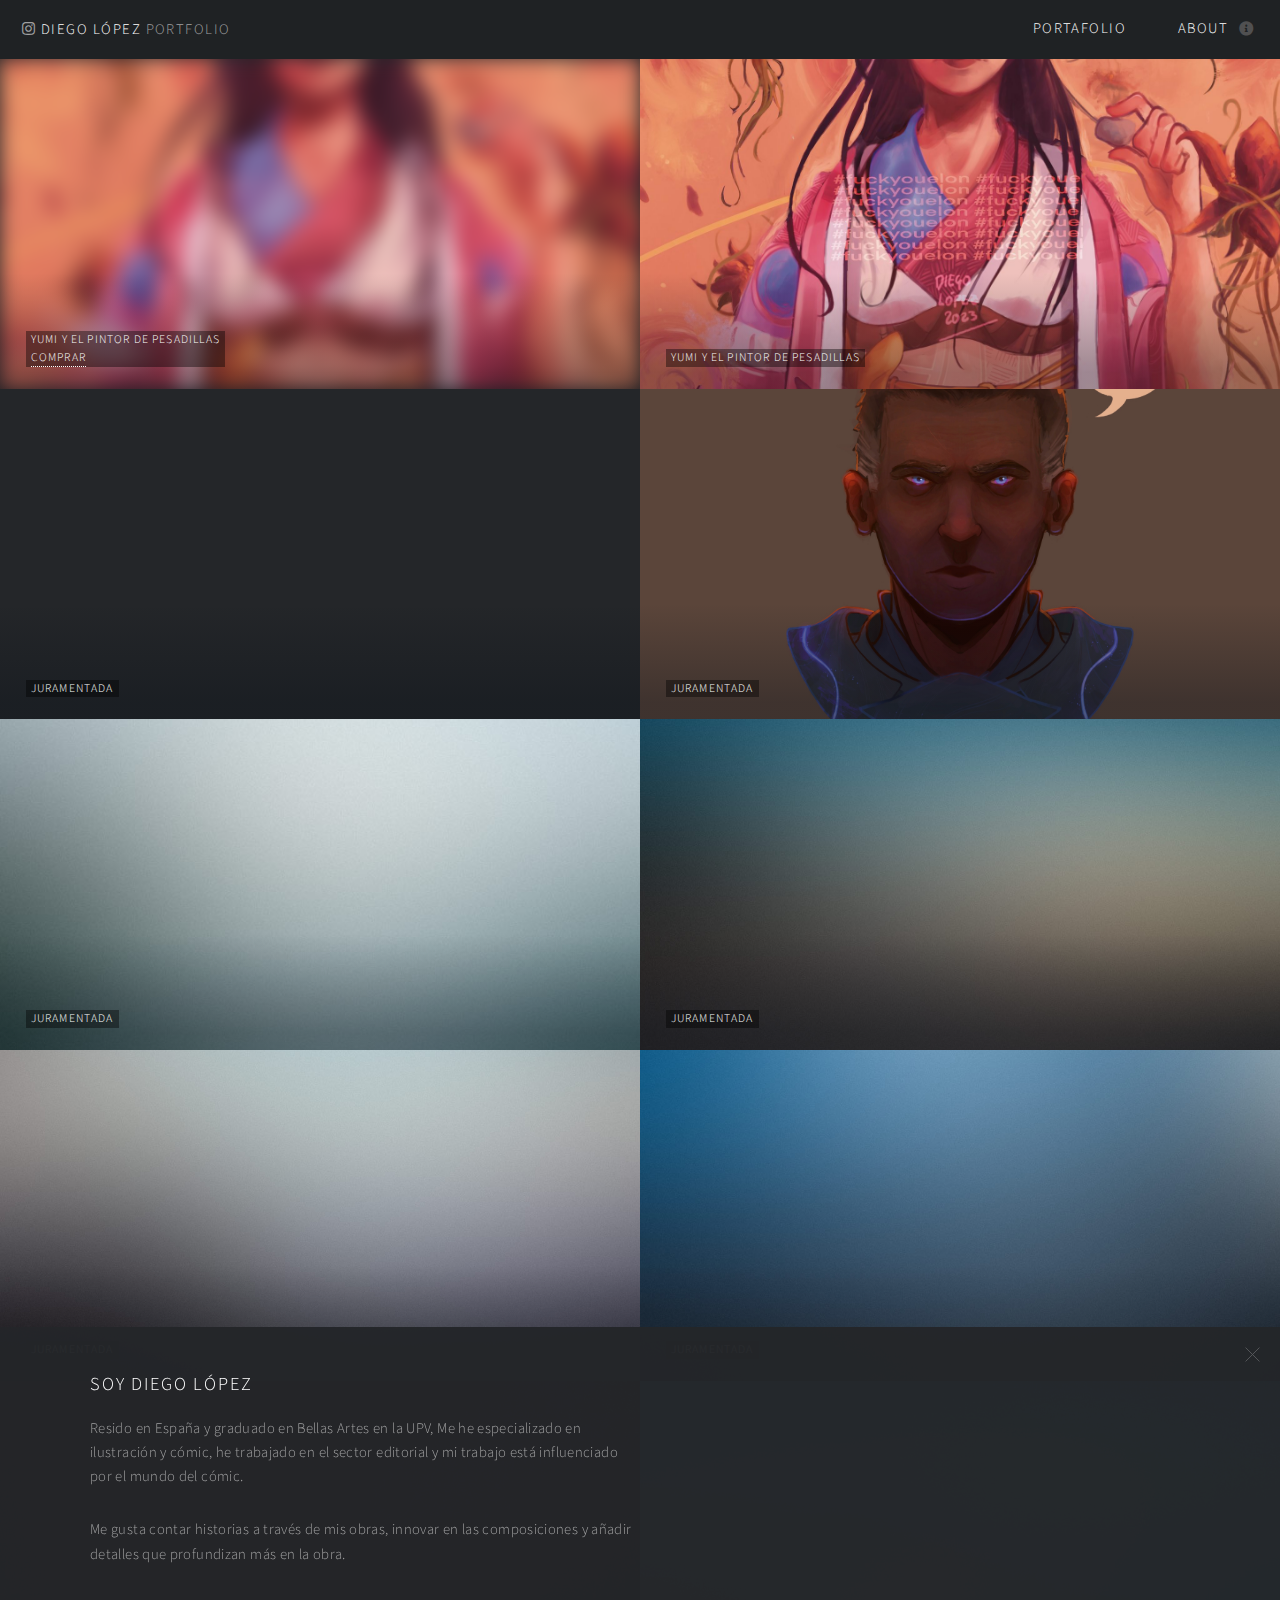
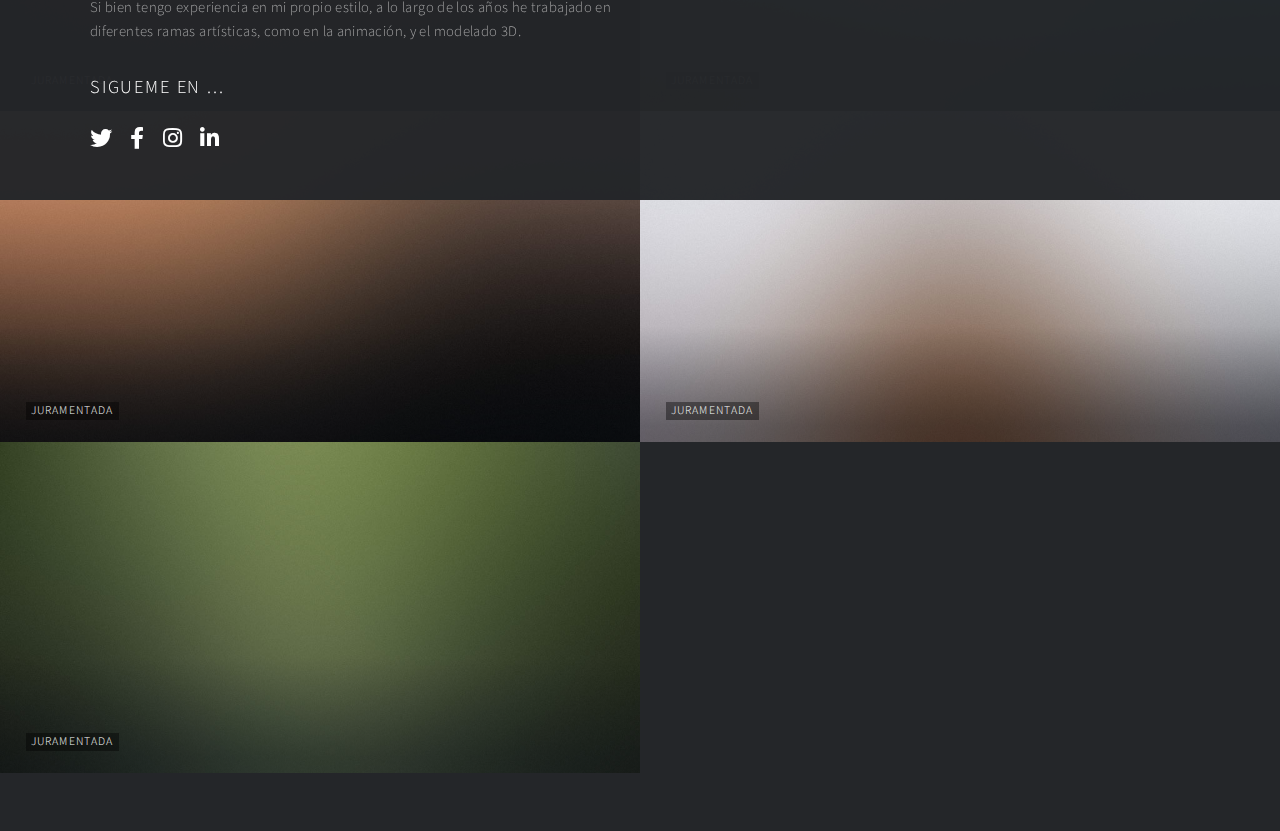
==== index.html @ 2298b929 "first" ====
<!DOCTYPE HTML>
<!--
	Multiverse by HTML5 UP
	html5up.net | @ajlkn
	Free for personal and commercial use under the CCA 3.0 license (html5up.net/license)
-->
<html>
	<head>
		<title>Portafolio Diego L&oacute;pez</title>
		<meta charset="utf-8" />
		<meta name="viewport" content="width=device-width, initial-scale=1, user-scalable=no" />
		<link rel="stylesheet" href="assets/css/main.css" />
		<link rel="icon" href="./images/favico.jpg">
		<noscript><link rel="stylesheet" href="assets/css/noscript.css" /></noscript>
	</head>
	<body class="is-preload">	
		<!-- Wrapper -->
			<div id="wrapper">

				<!-- Header -->
					<header id="header">
						<h1>
							<a href="https://www.instagram.com/diegolopez_artist" target="_blank" class="icon brands fa-instagram"><span class="label">Instagram</span></a>

							<strong>Diego L&oacute;pez</strong> portfolio</h1>
						<nav>
							<ul>
								<li><a href="./portafolio.html">Portafolio</a></li>
								<li><a href="#footer" class="icon solid fa-info-circle">About</a></li>
							</ul>
						</nav>
					</header>

				<!-- Main -->
					<div id="main">

						<article class="thumb">
							<a href="images/fulls/03.jpg" class="image blur"><img src="images/fulls/03.jpg" alt="" /></a>
							<h2 class="info-image">Yumi y el Pintor de Pesadillas
								<br/>
								<i class="icon fa-cart-shopping"></i>
								<a href="https://www.instagram.com/diegolopez_artist" target="_blank">Comprar</a>
							</h2>
							<p class="info-image">Esto es una prueba conceptual de lo que se puede hacer pintando con acuarelas</p>
						</article>

						<article class="thumb">
							<a href="images/fulls/03.jpg" class="image"><img src="images/fulls/03.jpg" alt="" /></a>
							<h2 class="info-image">Yumi y el Pintor de Pesadillas</h2>
							<p class="info-image">Dibujo de Boseto</p>
						</article>
						<article class="thumb">
							<a href="images/fulls/01.jpg" class="image blur"><img src="images/fulls/01.jpg" alt=""/></a>
							<h2 class="info-image">Juramentada</h2>
							<p class="info-image">Enfrentamiento entre Kaladin y Steth</p>
						</article>

						<article class="thumb">
							<a href="images/fulls/02.jpg" class="image"><img src="images/fulls/02.jpg" alt="" /></a>
							<h2 class="info-image">Juramentada</h2>
							<p class="info-image">Imagen de perfil de Dalinar</p>
						</article>
						
						<article class="thumb">
							<a href="images/fulls/04.jpg" class="image"><img src="images/fulls/04.jpg" alt="" /></a>
							<h2 class="info-image">Juramentada</h2>
							<p class="info-image">Enfrentamiento entre Kaladin y Steth</p>
						</article>
						<article class="thumb">
							<a href="images/fulls/05.jpg" class="image"><img src="images/fulls/05.jpg" alt="" /></a>
							<h2 class="info-image">Juramentada</h2>
							<p class="info-image">Enfrentamiento entre Kaladin y Steth</p>
						</article>
						<article class="thumb">
							<a href="images/fulls/06.jpg" class="image"><img src="images/fulls/06.jpg" alt="" /></a>
							<h2 class="info-image">Juramentada</h2>
							<p class="info-image">Enfrentamiento entre Kaladin y Steth</p>
						</article>
						<article class="thumb">
							<a href="images/fulls/07.jpg" class="image"><img src="images/fulls/07.jpg" alt="" /></a>
							<h2 class="info-image">Juramentada</h2>
							<p class="info-image">Enfrentamiento entre Kaladin y Steth</p>
						</article>
						<article class="thumb">
							<a href="images/fulls/08.jpg" class="image"><img src="images/fulls/08.jpg" alt="" /></a>
							<h2 class="info-image">Juramentada</h2>
							<p class="info-image">Enfrentamiento entre Kaladin y Steth</p>
						</article>
						<article class="thumb">
							<a href="images/fulls/09.jpg" class="image"><img src="images/fulls/09.jpg" alt="" /></a>
							<h2 class="info-image">Juramentada</h2>
							<p class="info-image">Enfrentamiento entre Kaladin y Steth</p>
						</article>
						<article class="thumb">
							<a href="images/fulls/10.jpg" class="image"><img src="images/fulls/10.jpg" alt="" /></a>
							<h2 class="info-image">Juramentada</h2>
							<p class="info-image">Enfrentamiento entre Kaladin y Steth</p>
						</article>
						<article class="thumb">
							<a href="images/fulls/11.jpg" class="image"><img src="images/fulls/11.jpg" alt="" /></a>
							<h2 class="info-image">Juramentada</h2>
							<p class="info-image">Enfrentamiento entre Kaladin y Steth</p>
						</article>
						<article class="thumb">
							<a href="images/fulls/12.jpg" class="image"><img src="images/fulls/12.jpg" alt="" /></a>
							<h2 class="info-image">Juramentada</h2>
							<p class="info-image">Enfrentamiento entre Kaladin y Steth</p>
						</article>
					</div>

				<!-- Footer -->
					<footer id="footer" class="panel">
						<div class="inner split">
							<div>
								<section>
									<h2>Soy Diego López</h2>
									<p>Resido en España y graduado en Bellas Artes en la UPV, Me he especializado en ilustración y cómic, he trabajado en el sector editorial y mi trabajo está influenciado por el mundo del cómic.
									</p>
									<p>
										Me gusta contar historias a través de mis obras, innovar en las composiciones y añadir detalles que profundizan más en la obra.
									</p>
									<p>
										Si bien tengo experiencia en mi propio estilo, a lo largo de los años he trabajado en diferentes ramas artísticas, como en la animación, y el modelado 3D. 
									</p>
								</section>
								<section>
									<h2>Sigueme en ...</h2>
									<ul class="icons">
										<li><a href="https://twitter.com/diegolopezart" target="_blank" class="icon brands fa-twitter"><span class="label">Twitter</span></a></li>
										<li><a href="#" class="icon brands fa-facebook-f"><span class="label">Facebook</span></a></li>
										<li><a href="https://www.instagram.com/diegolopez_artist" target="_blank" class="icon brands fa-instagram"><span class="label">Instagram</span></a></li>
										<li><a href="#" class="icon brands fa-linkedin-in"><span class="label">LinkedIn</span></a></li>
									</ul>
								</section>
							</div>
					</footer>
			</div>

		<!-- Scripts -->
			<script src="assets/js/jquery.min.js"></script>
			<script src="assets/js/jquery.poptrox.min.js"></script>
			<script src="assets/js/browser.min.js"></script>
			<script src="assets/js/breakpoints.min.js"></script>
			<script src="assets/js/util.js"></script>
			<script src="assets/js/main.js"></script>

	</body>
</html>
---- assets/css/main.css ----
@import url(fontawesome-all.min.css);
@import url("https://fonts.googleapis.com/css?family=Source+Sans+Pro:300,300italic,400,400italic");

/*
	Multiverse by HTML5 UP
	html5up.net | @ajlkn
	Free for personal and commercial use under the CCA 3.0 license (html5up.net/license)
*/

.info-image{
	width: fit-content;
	padding-left: 5px;
	padding-right: 5px;
	background-color: rgba(0, 0, 0, 0.4);
}

@-moz-keyframes spinner {
	0% {
		-moz-transform: rotate(0deg);
		-webkit-transform: rotate(0deg);
		-ms-transform: rotate(0deg);
		transform: rotate(0deg);
	}

	100% {
		-moz-transform: rotate(359deg);
		-webkit-transform: rotate(359deg);
		-ms-transform: rotate(359deg);
		transform: rotate(359deg);
	}
}

@-webkit-keyframes spinner {
	0% {
		-moz-transform: rotate(0deg);
		-webkit-transform: rotate(0deg);
		-ms-transform: rotate(0deg);
		transform: rotate(0deg);
	}

	100% {
		-moz-transform: rotate(359deg);
		-webkit-transform: rotate(359deg);
		-ms-transform: rotate(359deg);
		transform: rotate(359deg);
	}
}

@-ms-keyframes spinner {
	0% {
		-moz-transform: rotate(0deg);
		-webkit-transform: rotate(0deg);
		-ms-transform: rotate(0deg);
		transform: rotate(0deg);
	}

	100% {
		-moz-transform: rotate(359deg);
		-webkit-transform: rotate(359deg);
		-ms-transform: rotate(359deg);
		transform: rotate(359deg);
	}
}

@keyframes spinner {
	0% {
		-moz-transform: rotate(0deg);
		-webkit-transform: rotate(0deg);
		-ms-transform: rotate(0deg);
		transform: rotate(0deg);
	}

	100% {
		-moz-transform: rotate(359deg);
		-webkit-transform: rotate(359deg);
		-ms-transform: rotate(359deg);
		transform: rotate(359deg);
	}
}

html, body, div, span, applet, object,
iframe, h1, h2, h3, h4, h5, h6, p, blockquote,
pre, a, abbr, acronym, address, big, cite,
code, del, dfn, em, img, ins, kbd, q, s, samp,
small, strike, strong, sub, sup, tt, var, b,
u, i, center, dl, dt, dd, ol, ul, li, fieldset,
form, label, legend, table, caption, tbody,
tfoot, thead, tr, th, td, article, aside,
canvas, details, embed, figure, figcaption,
footer, header, hgroup, menu, nav, output, ruby,
section, summary, time, mark, audio, video {
	margin: 0;
	padding: 0;
	border: 0;
	font-size: 100%;
	font: inherit;
	vertical-align: baseline;}

article, aside, details, figcaption, figure,
footer, header, hgroup, menu, nav, section {
	display: block;}

body {
	line-height: 1;
}

ol, ul {
	list-style: none;
}

blockquote, q {
	quotes: none;
}

	blockquote:before, blockquote:after, q:before, q:after {
		content: '';
		content: none;
	}

table {
	border-collapse: collapse;
	border-spacing: 0;
}

body {
	-webkit-text-size-adjust: none;
}

mark {
	background-color: transparent;
	color: inherit;
}

input::-moz-focus-inner {
	border: 0;
	padding: 0;
}

input, select, textarea {
	-moz-appearance: none;
	-webkit-appearance: none;
	-ms-appearance: none;
	appearance: none;
}

/* Basic */

	@-ms-viewport {
		width: device-width;
	}

	body {
		-ms-overflow-style: scrollbar;
	}

	@media screen and (max-width: 480px) {

		html, body {
			min-width: 320px;
		}

	}

	html {
		box-sizing: border-box;
	}

	*, *:before, *:after {
		box-sizing: inherit;
	}

	body {
		background: #242629;
	}

		body.is-preload *, body.is-preload *:before, body.is-preload *:after {
			-moz-animation: none !important;
			-webkit-animation: none !important;
			-ms-animation: none !important;
			animation: none !important;
			-moz-transition: none !important;
			-webkit-transition: none !important;
			-ms-transition: none !important;
			transition: none !important;
		}

		body.is-resizing *, body.is-resizing *:before, body.is-resizing *:after {
			-moz-animation: none !important;
			-webkit-animation: none !important;
			-ms-animation: none !important;
			animation: none !important;
			-moz-transition: none !important;
			-webkit-transition: none !important;
			-ms-transition: none !important;
			transition: none !important;
		}

/* Type */

	body, input, select, textarea {
		color: #a0a0a1;
		font-family: "Source Sans Pro", Helvetica, sans-serif;
		font-size: 15pt;
		font-weight: 300;
		letter-spacing: 0.025em;
		line-height: 1.65;
	}

		@media screen and (max-width: 1680px) {

			body, input, select, textarea {
				font-size: 11pt;
			}

		}

	a {
		-moz-transition: color 0.2s ease-in-out, border-bottom-color 0.2s ease-in-out;
		-webkit-transition: color 0.2s ease-in-out, border-bottom-color 0.2s ease-in-out;
		-ms-transition: color 0.2s ease-in-out, border-bottom-color 0.2s ease-in-out;
		transition: color 0.2s ease-in-out, border-bottom-color 0.2s ease-in-out;
		border-bottom: dotted 1px;
		color: #34a58e;
		text-decoration: none;
	}

		a:hover {
			border-bottom-color: transparent;
			color: #34a58e !important;
		}

	strong, b {
		color: #ffffff;
		font-weight: 300;
	}

	em, i {
		font-style: italic;
	}

	p {
		margin: 0 0 2em 0;
	}

	h1, h2, h3, h4, h5, h6 {
		color: #ffffff;
		font-weight: 300;
		letter-spacing: 0.1em;
		line-height: 1.5;
		margin: 0 0 1em 0;
		text-transform: uppercase;
	}

		h1 a, h2 a, h3 a, h4 a, h5 a, h6 a {
			color: inherit;
			text-decoration: none;
		}

	h1 {
		font-size: 2em;
	}

	h2 {
		font-size: 1.25em;
	}

	h3 {
		font-size: 1.1em;
	}

	h4 {
		font-size: 1em;
	}

	h5 {
		font-size: 0.9em;
	}

	h6 {
		font-size: 0.7em;
	}

	@media screen and (max-width: 736px) {

		h2 {
			font-size: 1em;
		}

		h3 {
			font-size: 0.9em;
		}

		h4 {
			font-size: 0.8em;
		}

		h5 {
			font-size: 0.7em;
		}

		h6 {
			font-size: 0.7em;
		}

	}

	sub {
		font-size: 0.8em;
		position: relative;
		top: 0.5em;
	}

	sup {
		font-size: 0.8em;
		position: relative;
		top: -0.5em;
	}

	blockquote {
		border-left: 4px #36383c;
		font-style: italic;
		margin: 0 0 2em 0;
		padding: 0.5em 0 0.5em 2em;
	}

	code {
		background: #34363b;
		border: solid 1px #36383c;
		font-family: "Courier New", monospace;
		font-size: 0.9em;
		margin: 0 0.25em;
		padding: 0.25em 0.65em;
	}

	pre {
		-webkit-overflow-scrolling: touch;
		font-family: "Courier New", monospace;
		font-size: 0.9em;
		margin: 0 0 2em 0;
	}

		pre code {
			display: block;
			line-height: 1.75;
			padding: 1em 1.5em;
			overflow-x: auto;
		}

	hr {
		border: 0;
		border-bottom: solid 1px #36383c;
		margin: 2em 0;
	}

		hr.major {
			margin: 3em 0;
		}

	.align-left {
		text-align: left;
	}

	.align-center {
		text-align: center;
	}

	.align-right {
		text-align: right;
	}

/* Button */

	input[type="submit"],
	input[type="reset"],
	input[type="button"],
	button,
	.button {
		-moz-appearance: none;
		-webkit-appearance: none;
		-ms-appearance: none;
		appearance: none;
		-moz-transition: background-color 0.2s ease-in-out, box-shadow 0.2s ease-in-out, color 0.2s ease-in-out;
		-webkit-transition: background-color 0.2s ease-in-out, box-shadow 0.2s ease-in-out, color 0.2s ease-in-out;
		-ms-transition: background-color 0.2s ease-in-out, box-shadow 0.2s ease-in-out, color 0.2s ease-in-out;
		transition: background-color 0.2s ease-in-out, box-shadow 0.2s ease-in-out, color 0.2s ease-in-out;
		background-color: transparent;
		border: 0;
		border-radius: 0;
		box-shadow: inset 0 0 0 2px #36383c;
		color: #ffffff !important;
		cursor: pointer;
		display: inline-block;
		font-size: 0.9em;
		font-weight: 300;
		height: 3.05556em;
		letter-spacing: 0.1em;
		line-height: 3.05556em;
		padding: 0 2.5em;
		text-align: center;
		text-decoration: none;
		text-transform: uppercase;
		white-space: nowrap;
	}

		input[type="submit"]:hover,
		input[type="reset"]:hover,
		input[type="button"]:hover,
		button:hover,
		.button:hover {
			box-shadow: inset 0 0 0 2px #34a58e;
			color: #34a58e !important;
		}

			input[type="submit"]:hover:active,
			input[type="reset"]:hover:active,
			input[type="button"]:hover:active,
			button:hover:active,
			.button:hover:active {
				background-color: rgba(52, 165, 142, 0.15);
				color: #34a58e !important;
			}

		input[type="submit"].icon,
		input[type="reset"].icon,
		input[type="button"].icon,
		button.icon,
		.button.icon {
			padding-left: 1.35em;
		}

			input[type="submit"].icon:before,
			input[type="reset"].icon:before,
			input[type="button"].icon:before,
			button.icon:before,
			.button.icon:before {
				margin-right: 0.5em;
			}

		input[type="submit"].fit,
		input[type="reset"].fit,
		input[type="button"].fit,
		button.fit,
		.button.fit {
			width: 100%;
		}

		input[type="submit"].small,
		input[type="reset"].small,
		input[type="button"].small,
		button.small,
		.button.small {
			font-size: 0.8em;
		}

		input[type="submit"].large,
		input[type="reset"].large,
		input[type="button"].large,
		button.large,
		.button.large {
			font-size: 1.35em;
		}

		input[type="submit"].primary,
		input[type="reset"].primary,
		input[type="button"].primary,
		button.primary,
		.button.primary {
			background-color: #34a58e;
			box-shadow: none;
		}

			input[type="submit"].primary:hover,
			input[type="reset"].primary:hover,
			input[type="button"].primary:hover,
			button.primary:hover,
			.button.primary:hover {
				background-color: #47c5ab;
				color: #ffffff !important;
			}

				input[type="submit"].primary:hover:active,
				input[type="reset"].primary:hover:active,
				input[type="button"].primary:hover:active,
				button.primary:hover:active,
				.button.primary:hover:active {
					background-color: #287e6d;
				}

		input[type="submit"].disabled, input[type="submit"]:disabled,
		input[type="reset"].disabled,
		input[type="reset"]:disabled,
		input[type="button"].disabled,
		input[type="button"]:disabled,
		button.disabled,
		button:disabled,
		.button.disabled,
		.button:disabled {
			pointer-events: none;
			opacity: 0.35;
		}

/* Form */

	form {
		margin: 0 0 2em 0;
	}

		form > :last-child {
			margin-bottom: 0;
		}

		form > .fields {
			display: -moz-flex;
			display: -webkit-flex;
			display: -ms-flex;
			display: flex;
			-moz-flex-wrap: wrap;
			-webkit-flex-wrap: wrap;
			-ms-flex-wrap: wrap;
			flex-wrap: wrap;
			width: calc(100% + 3em);
			margin: -1.5em 0 2em -1.5em;
		}

			form > .fields > .field {
				-moz-flex-grow: 0;
				-webkit-flex-grow: 0;
				-ms-flex-grow: 0;
				flex-grow: 0;
				-moz-flex-shrink: 0;
				-webkit-flex-shrink: 0;
				-ms-flex-shrink: 0;
				flex-shrink: 0;
				padding: 1.5em 0 0 1.5em;
				width: calc(100% - 1.5em);
			}

				form > .fields > .field.half {
					width: calc(50% - 0.75em);
				}

				form > .fields > .field.third {
					width: calc(100%/3 - 0.5em);
				}

				form > .fields > .field.quarter {
					width: calc(25% - 0.375em);
				}

		@media screen and (max-width: 736px) {

			form > .fields {
				width: calc(100% + 3em);
				margin: -1.5em 0 2em -1.5em;
			}

				form > .fields > .field {
					padding: 1.5em 0 0 1.5em;
					width: calc(100% - 1.5em);
				}

					form > .fields > .field.half {
						width: calc(100% - 1.5em);
					}

					form > .fields > .field.third {
						width: calc(100% - 1.5em);
					}

					form > .fields > .field.quarter {
						width: calc(100% - 1.5em);
					}

		}

	label {
		color: #ffffff;
		display: block;
		font-size: 0.9em;
		font-weight: 300;
		margin: 0 0 1em 0;
	}

	input[type="text"],
	input[type="password"],
	input[type="email"],
	input[type="tel"],
	input[type="search"],
	input[type="url"],
	select,
	textarea {
		-moz-appearance: none;
		-webkit-appearance: none;
		-ms-appearance: none;
		appearance: none;
		background: #34363b;
		border: 0;
		border-radius: 0;
		color: #a0a0a1;
		display: block;
		outline: 0;
		padding: 0 1em;
		text-decoration: none;
		width: 100%;
	}

		input[type="text"]:invalid,
		input[type="password"]:invalid,
		input[type="email"]:invalid,
		input[type="tel"]:invalid,
		input[type="search"]:invalid,
		input[type="url"]:invalid,
		select:invalid,
		textarea:invalid {
			box-shadow: none;
		}

		input[type="text"]:focus,
		input[type="password"]:focus,
		input[type="email"]:focus,
		input[type="tel"]:focus,
		input[type="search"]:focus,
		input[type="url"]:focus,
		select:focus,
		textarea:focus {
			box-shadow: inset 0 0 0 2px #34a58e;
		}

	select {
		background-image: url("data:image/svg+xml;charset=utf8,%3Csvg xmlns='http://www.w3.org/2000/svg' width='40' height='40' preserveAspectRatio='none' viewBox='0 0 40 40'%3E%3Cpath d='M9.4,12.3l10.4,10.4l10.4-10.4c0.2-0.2,0.5-0.4,0.9-0.4c0.3,0,0.6,0.1,0.9,0.4l3.3,3.3c0.2,0.2,0.4,0.5,0.4,0.9 c0,0.4-0.1,0.6-0.4,0.9L20.7,31.9c-0.2,0.2-0.5,0.4-0.9,0.4c-0.3,0-0.6-0.1-0.9-0.4L4.3,17.3c-0.2-0.2-0.4-0.5-0.4-0.9 c0-0.4,0.1-0.6,0.4-0.9l3.3-3.3c0.2-0.2,0.5-0.4,0.9-0.4S9.1,12.1,9.4,12.3z' fill='%2336383c' /%3E%3C/svg%3E");
		background-size: 1.25rem;
		background-repeat: no-repeat;
		background-position: calc(100% - 1rem) center;
		height: 2.75em;
		padding-right: 2.75em;
		text-overflow: ellipsis;
	}

		select option {
			color: #ffffff;
			background: #242629;
		}

		select:focus::-ms-value {
			background-color: transparent;
		}

		select::-ms-expand {
			display: none;
		}

	input[type="text"],
	input[type="password"],
	input[type="email"],
	input[type="tel"],
	input[type="search"],
	input[type="url"],
	select {
		height: 2.75em;
	}

	textarea {
		padding: 0.75em 1em;
	}

	input[type="checkbox"],
	input[type="radio"] {
		-moz-appearance: none;
		-webkit-appearance: none;
		-ms-appearance: none;
		appearance: none;
		display: block;
		float: left;
		margin-right: -2em;
		opacity: 0;
		width: 1em;
		z-index: -1;
	}

		input[type="checkbox"] + label,
		input[type="radio"] + label {
			text-decoration: none;
			color: #a0a0a1;
			cursor: pointer;
			display: inline-block;
			font-size: 1em;
			font-weight: 300;
			padding-left: 2.4em;
			padding-right: 0.75em;
			position: relative;
		}

			input[type="checkbox"] + label:before,
			input[type="radio"] + label:before {
				-moz-osx-font-smoothing: grayscale;
				-webkit-font-smoothing: antialiased;
				display: inline-block;
				font-style: normal;
				font-variant: normal;
				text-rendering: auto;
				line-height: 1;
				text-transform: none !important;
				font-family: 'Font Awesome 5 Free';
				font-weight: 900;
			}

			input[type="checkbox"] + label:before,
			input[type="radio"] + label:before {
				background: #34363b;
				content: '';
				display: inline-block;
				font-size: 0.8em;
				height: 2.0625em;
				left: 0;
				line-height: 2.0625em;
				position: absolute;
				text-align: center;
				top: 0;
				width: 2.0625em;
			}

		input[type="checkbox"]:checked + label:before,
		input[type="radio"]:checked + label:before {
			background: #34a58e;
			border-color: #34a58e;
			color: #ffffff;
			content: '\f00c';
		}

		input[type="checkbox"]:focus + label:before,
		input[type="radio"]:focus + label:before {
			box-shadow: 0 0 0 2px #34a58e;
		}

	input[type="radio"] + label:before {
		border-radius: 100%;
	}

	::-webkit-input-placeholder {
		color: #707071 !important;
		opacity: 1.0;
	}

	:-moz-placeholder {
		color: #707071 !important;
		opacity: 1.0;
	}

	::-moz-placeholder {
		color: #707071 !important;
		opacity: 1.0;
	}

	:-ms-input-placeholder {
		color: #707071 !important;
		opacity: 1.0;
	}

/* Icon */

	.icon {
		text-decoration: none;
		border-bottom: none;
		position: relative;
	}

		.icon:before {
			-moz-osx-font-smoothing: grayscale;
			-webkit-font-smoothing: antialiased;
			display: inline-block;
			font-style: normal;
			font-variant: normal;
			text-rendering: auto;
			line-height: 1;
			text-transform: none !important;
			font-family: 'Font Awesome 5 Free';
			font-weight: 400;
		}

		.icon > .label {
			display: none;
		}

		.icon:before {
			line-height: inherit;
		}

		.icon.solid:before {
			font-weight: 900;
		}

		.icon.brands:before {
			font-family: 'Font Awesome 5 Brands';
		}

/* List */

	ol {
		list-style: decimal;
		margin: 0 0 2em 0;
		padding-left: 1.25em;
	}

		ol li {
			padding-left: 0.25em;
		}

	ul {
		list-style: disc;
		margin: 0 0 2em 0;
		padding-left: 1em;
	}

		ul li {
			padding-left: 0.5em;
		}

		ul.alt {
			list-style: none;
			padding-left: 0;
		}

			ul.alt li {
				border-top: solid 1px #36383c;
				padding: 0.5em 0;
			}

				ul.alt li:first-child {
					border-top: 0;
					padding-top: 0;
				}

	dl {
		margin: 0 0 2em 0;
	}

		dl dt {
			display: block;
			font-weight: 300;
			margin: 0 0 1em 0;
		}

		dl dd {
			margin-left: 2em;
		}

/* Actions */

	ul.actions {
		display: -moz-flex;
		display: -webkit-flex;
		display: -ms-flex;
		display: flex;
		cursor: default;
		list-style: none;
		margin-left: -1em;
		padding-left: 0;
	}

		ul.actions li {
			padding: 0 0 0 1em;
			vertical-align: middle;
		}

		ul.actions.special {
			-moz-justify-content: center;
			-webkit-justify-content: center;
			-ms-justify-content: center;
			justify-content: center;
			width: 100%;
			margin-left: 0;
		}

			ul.actions.special li:first-child {
				padding-left: 0;
			}

		ul.actions.stacked {
			-moz-flex-direction: column;
			-webkit-flex-direction: column;
			-ms-flex-direction: column;
			flex-direction: column;
			margin-left: 0;
		}

			ul.actions.stacked li {
				padding: 1.3em 0 0 0;
			}

				ul.actions.stacked li:first-child {
					padding-top: 0;
				}

		ul.actions.fit {
			width: calc(100% + 1em);
		}

			ul.actions.fit li {
				-moz-flex-grow: 1;
				-webkit-flex-grow: 1;
				-ms-flex-grow: 1;
				flex-grow: 1;
				-moz-flex-shrink: 1;
				-webkit-flex-shrink: 1;
				-ms-flex-shrink: 1;
				flex-shrink: 1;
				width: 100%;
			}

				ul.actions.fit li > * {
					width: 100%;
				}

			ul.actions.fit.stacked {
				width: 100%;
			}

		@media screen and (max-width: 480px) {

			ul.actions:not(.fixed) {
				-moz-flex-direction: column;
				-webkit-flex-direction: column;
				-ms-flex-direction: column;
				flex-direction: column;
				margin-left: 0;
				width: 100% !important;
			}

				ul.actions:not(.fixed) li {
					-moz-flex-grow: 1;
					-webkit-flex-grow: 1;
					-ms-flex-grow: 1;
					flex-grow: 1;
					-moz-flex-shrink: 1;
					-webkit-flex-shrink: 1;
					-ms-flex-shrink: 1;
					flex-shrink: 1;
					padding: 1em 0 0 0;
					text-align: center;
					width: 100%;
				}

					ul.actions:not(.fixed) li > * {
						width: 100%;
					}

					ul.actions:not(.fixed) li:first-child {
						padding-top: 0;
					}

					ul.actions:not(.fixed) li input[type="submit"],
					ul.actions:not(.fixed) li input[type="reset"],
					ul.actions:not(.fixed) li input[type="button"],
					ul.actions:not(.fixed) li button,
					ul.actions:not(.fixed) li .button {
						width: 100%;
					}

						ul.actions:not(.fixed) li input[type="submit"].icon:before,
						ul.actions:not(.fixed) li input[type="reset"].icon:before,
						ul.actions:not(.fixed) li input[type="button"].icon:before,
						ul.actions:not(.fixed) li button.icon:before,
						ul.actions:not(.fixed) li .button.icon:before {
							margin-left: -0.5rem;
						}

		}

/* Icons */

	ul.icons {
		cursor: default;
		list-style: none;
		padding-left: 0;
		
	}

		ul.icons li {
			display: inline-block;
			padding: 0 1em 0 0;
		}

			ul.icons li:last-child {
				padding-right: 0;
			}

			ul.icons li .icon {
				
				color:#ffffff
			}		

				ul.icons li .icon:before {
					font-size: 1.5em;
				}

/* Table */

	.table-wrapper {
		-webkit-overflow-scrolling: touch;
		overflow-x: auto;
	}

	table {
		margin: 0 0 2em 0;
		width: 100%;
	}

		table tbody tr {
			border: solid 1px #36383c;
			border-left: 0;
			border-right: 0;
		}

			table tbody tr:nth-child(2n + 1) {
				background-color: #34363b;
			}

		table td {
			padding: 0.75em 0.75em;
		}

		table th {
			color: #ffffff;
			font-size: 0.9em;
			font-weight: 300;
			padding: 0 0.75em 0.75em 0.75em;
			text-align: left;
		}

		table thead {
			border-bottom: solid 2px #36383c;
		}

		table tfoot {
			border-top: solid 2px #36383c;
		}

		table.alt {
			border-collapse: separate;
		}

			table.alt tbody tr td {
				border: solid 1px #36383c;
				border-left-width: 0;
				border-top-width: 0;
			}

				table.alt tbody tr td:first-child {
					border-left-width: 1px;
				}

			table.alt tbody tr:first-child td {
				border-top-width: 1px;
			}

			table.alt thead {
				border-bottom: 0;
			}

			table.alt tfoot {
				border-top: 0;
			}

/* Panel */

	.panel {
		padding: 4em 4em 2em 4em ;
		-moz-transform: translateY(100vh);
		-webkit-transform: translateY(100vh);
		-ms-transform: translateY(100vh);
		transform: translateY(100vh);
		-moz-transition: -moz-transform 0.5s ease;
		-webkit-transition: -webkit-transform 0.5s ease;
		-ms-transition: -ms-transform 0.5s ease;
		transition: transform 0.5s ease;
		-webkit-overflow-scrolling: touch;
		background: rgba(36, 38, 41, 0.975);
		bottom: 0px;
		left: 0;
		max-height: calc(80vh - 4em);
		overflow-y: auto;
		position: fixed;
		width: 100%;
		z-index: 10001;
	}

		.panel.active {
			-moz-transform: translateY(1px);
			-webkit-transform: translateY(1px);
			-ms-transform: translateY(1px);
			transform: translateY(1px);
		}

		.panel > .inner {
			margin: 0 auto;
			max-width: 100%;
			width: 75em;
		}

			.panel > .inner.split {
				display: -moz-flex;
				display: -webkit-flex;
				display: -ms-flex;
				display: flex;
			}

				.panel > .inner.split > div {
					margin-left: 4em;
					width: 50%;
				}

				.panel > .inner.split > :first-child {
					margin-left: 0;
				}

		.panel > .closer {
			-moz-transition: opacity 0.2s ease-in-out;
			-webkit-transition: opacity 0.2s ease-in-out;
			-ms-transition: opacity 0.2s ease-in-out;
			transition: opacity 0.2s ease-in-out;
			background-image: url("images/close.svg");
			background-position: center;
			background-repeat: no-repeat;
			background-size: 3em;
			cursor: pointer;
			height: 5em;
			opacity: 0.25;
			position: absolute;
			right: 0;
			top: 0;
			width: 5em;
			z-index: 2;
		}

			.panel > .closer:hover {
				opacity: 1.0;
			}

		@media screen and (max-width: 1280px) {

			.panel {
				padding: 3em 3em 1em 3em ;
			}

				.panel > .inner.split > div {
					margin-left: 3em;
				}

				.panel > .closer {
					background-size: 2.5em;
					background-position: 75% 25%;
				}

		}

		@media screen and (max-width: 980px) {

			.panel > .inner.split {
				-moz-flex-direction: column;
				-webkit-flex-direction: column;
				-ms-flex-direction: column;
				flex-direction: column;
			}

				.panel > .inner.split > div {
					margin-left: 0;
					width: 100%;
				}

		}

		@media screen and (max-width: 736px) {

			.panel {
				-moz-transform: translateY(-100vh);
				-webkit-transform: translateY(-100vh);
				-ms-transform: translateY(-100vh);
				transform: translateY(-100vh);
				padding: 4em 2em 2em 2em ;
				bottom: auto;
				top: calc(4em - 1px);
			}

				.panel.active {
					-moz-transform: translateY(0);
					-webkit-transform: translateY(0);
					-ms-transform: translateY(0);
					transform: translateY(0);
				}

		}

/* Poptrox Popup */

	.poptrox-overlay {
		-webkit-tap-highlight-color: rgba(255, 255, 255, 0);
	}

	.poptrox-popup {
		background: rgba(31, 34, 36, 0.925);
		box-shadow: 0 1em 3em 0.5em rgba(0, 0, 0, 0.25);
		cursor: default;
	}

		.poptrox-popup:before {
			-moz-transition: opacity 0.2s ease-in-out;
			-webkit-transition: opacity 0.2s ease-in-out;
			-ms-transition: opacity 0.2s ease-in-out;
			transition: opacity 0.2s ease-in-out;
			background-image: -moz-linear-gradient(to left, rgba(31,34,36,0.35), rgba(31,34,36,0) 10em, rgba(31,34,36,0)), -moz-linear-gradient(to right, rgba(31,34,36,0.35), rgba(31,34,36,0) 10em, rgba(31,34,36,0));
			background-image: -webkit-linear-gradient(to left, rgba(31,34,36,0.35), rgba(31,34,36,0) 10em, rgba(31,34,36,0)), -webkit-linear-gradient(to right, rgba(31,34,36,0.35), rgba(31,34,36,0) 10em, rgba(31,34,36,0));
			background-image: -ms-linear-gradient(to left, rgba(31,34,36,0.35), rgba(31,34,36,0) 10em, rgba(31,34,36,0)), -ms-linear-gradient(to right, rgba(31,34,36,0.35), rgba(31,34,36,0) 10em, rgba(31,34,36,0));
			background-image: linear-gradient(to left, rgba(31,34,36,0.35), rgba(31,34,36,0) 10em, rgba(31,34,36,0)), linear-gradient(to right, rgba(31,34,36,0.35), rgba(31,34,36,0) 10em, rgba(31,34,36,0));
			content: '';
			display: block;
			height: 100%;
			left: 0;
			position: absolute;
			top: 0;
			width: 100%;
			z-index: 1;
			opacity: 1;
		}

		.poptrox-popup .closer {
			-moz-transition: opacity 0.2s ease-in-out;
			-webkit-transition: opacity 0.2s ease-in-out;
			-ms-transition: opacity 0.2s ease-in-out;
			transition: opacity 0.2s ease-in-out;
			background-image: url("images/close.svg");
			background-position: center;
			background-repeat: no-repeat;
			background-size: 3em;
			height: 5em;
			opacity: 0;
			position: absolute;
			right: 0;
			top: 0;
			width: 5em;
			z-index: 2;
		}

		.poptrox-popup .nav-previous,
		.poptrox-popup .nav-next {
			-moz-transition: opacity 0.2s ease-in-out;
			-webkit-transition: opacity 0.2s ease-in-out;
			-ms-transition: opacity 0.2s ease-in-out;
			transition: opacity 0.2s ease-in-out;
			background-image: url("images/arrow.svg");
			background-position: center;
			background-repeat: no-repeat;
			background-size: 5em;
			cursor: pointer;
			height: 8em;
			margin-top: -4em;
			opacity: 0;
			position: absolute;
			top: 50%;
			width: 6em;
			z-index: 2;
		}

		.poptrox-popup .nav-previous {
			-moz-transform: scaleX(-1);
			-webkit-transform: scaleX(-1);
			-ms-transform: scaleX(-1);
			transform: scaleX(-1);
			left: 0;
		}

		.poptrox-popup .nav-next {
			right: 0;
		}

		.poptrox-popup .caption {
			padding: 2em 2em 0.1em 2em ;
			background-image: -moz-linear-gradient(to top, rgba(16,16,16,0.45) 25%, rgba(16,16,16,0) 100%);
			background-image: -webkit-linear-gradient(to top, rgba(16,16,16,0.45) 25%, rgba(16,16,16,0) 100%);
			background-image: -ms-linear-gradient(to top, rgba(16,16,16,0.45) 25%, rgba(16,16,16,0) 100%);
			background-image: linear-gradient(to top, rgba(16,16,16,0.45) 25%, rgba(16,16,16,0) 100%);
			bottom: 0;
			cursor: default;
			left: 0;
			position: absolute;
			text-align: left;
			width: 100%;
			z-index: 2;
		}

			.poptrox-popup .caption h2, .poptrox-popup .caption h3, .poptrox-popup .caption h4, .poptrox-popup .caption h5, .poptrox-popup .caption h6 {
				margin: 0 0 0.5em 0;
			}

			.poptrox-popup .caption p {
				color: #ffffff;
			}

		.poptrox-popup .loader {
			-moz-animation: spinner 1s infinite linear !important;
			-webkit-animation: spinner 1s infinite linear !important;
			-ms-animation: spinner 1s infinite linear !important;
			animation: spinner 1s infinite linear !important;
			background-image: url("images/spinner.svg");
			background-position: center;
			background-repeat: no-repeat;
			background-size: contain;
			display: block;
			font-size: 2em;
			height: 2em;
			left: 50%;
			line-height: 2em;
			margin: -1em 0 0 -1em;
			opacity: 0.25;
			position: absolute;
			text-align: center;
			top: 50%;
			width: 2em;
		}

		.poptrox-popup:hover .closer,
		.poptrox-popup:hover .nav-previous,
		.poptrox-popup:hover .nav-next {
			opacity: 0.5;
		}

			.poptrox-popup:hover .closer:hover,
			.poptrox-popup:hover .nav-previous:hover,
			.poptrox-popup:hover .nav-next:hover {
				opacity: 1.0;
			}

		.poptrox-popup.loading:before {
			opacity: 0;
		}

		body.touch .poptrox-popup .closer,
		body.touch .poptrox-popup .nav-previous,
		body.touch .poptrox-popup .nav-next {
			opacity: 1.0 !important;
		}

		@media screen and (max-width: 980px) {

			.poptrox-popup .closer {
				background-size: 3em;
			}

			.poptrox-popup .nav-previous,
			.poptrox-popup .nav-next {
				background-size: 4em;
			}

		}

		@media screen and (max-width: 736px) {

			/*.poptrox-popup:before {
				display: none;
			}

			.poptrox-popup .caption {
				display: none !important;
			}

			.poptrox-popup .closer,
			.poptrox-popup .nav-previous,
			.poptrox-popup .nav-next {
				display: none !important;
			}*/

		}

/* Wrapper */

	#wrapper {
		-moz-transition: -moz-filter 0.5s ease, -webkit-filter 0.5s ease, -ms-filter 0.5s ease, -moz-filter 0.5s ease;
		-webkit-transition: -moz-filter 0.5s ease, -webkit-filter 0.5s ease, -ms-filter 0.5s ease, -webkit-filter 0.5s ease;
		-ms-transition: -moz-filter 0.5s ease, -webkit-filter 0.5s ease, -ms-filter 0.5s ease, -ms-filter 0.5s ease;
		transition: -moz-filter 0.5s ease, -webkit-filter 0.5s ease, -ms-filter 0.5s ease, filter 0.5s ease;
		position: relative;
	}

		#wrapper:after {
			pointer-events: none;
			-moz-transition: opacity 0.5s ease, visibility 0.5s;
			-webkit-transition: opacity 0.5s ease, visibility 0.5s;
			-ms-transition: opacity 0.5s ease, visibility 0.5s;
			transition: opacity 0.5s ease, visibility 0.5s;
			background: rgba(36, 38, 41, 0.5);
			content: '';
			display: block;
			height: 100%;
			left: 0;
			opacity: 0;
			position: absolute;
			top: 0;
			visibility: hidden;
			width: 100%;
			z-index: 1;
		}

			body.ie #wrapper:after {
				background: rgba(36, 38, 41, 0.8);
			}

		body.modal-active #wrapper {
			-moz-filter: blur(8px);
			-webkit-filter: blur(8px);
			-ms-filter: blur(8px);
			filter: blur(8px);
		}

			body.modal-active #wrapper:after {
				pointer-events: auto;
				opacity: 1;
				visibility: visible;
				z-index: 10003;
			}

		#wrapper:before {
			-moz-animation: spinner 1s infinite linear !important;
			-webkit-animation: spinner 1s infinite linear !important;
			-ms-animation: spinner 1s infinite linear !important;
			animation: spinner 1s infinite linear !important;
			pointer-events: none;
			-moz-transition: top 0.75s ease-in-out, opacity 0.35s ease-out, visibility 0.35s;
			-webkit-transition: top 0.75s ease-in-out, opacity 0.35s ease-out, visibility 0.35s;
			-ms-transition: top 0.75s ease-in-out, opacity 0.35s ease-out, visibility 0.35s;
			transition: top 0.75s ease-in-out, opacity 0.35s ease-out, visibility 0.35s;
			background-image: url("images/spinner.svg");
			background-position: center;
			background-repeat: no-repeat;
			background-size: contain;
			content: '';
			display: block;
			font-size: 2em;
			height: 2em;
			left: 50%;
			line-height: 2em;
			margin: -1em 0 0 -1em;
			opacity: 0;
			position: fixed;
			text-align: center;
			top: 75%;
			visibility: hidden;
			width: 2em;
		}

		body.is-preload #wrapper:before {
			-moz-transition: opacity 1s ease-out !important;
			-webkit-transition: opacity 1s ease-out !important;
			-ms-transition: opacity 1s ease-out !important;
			transition: opacity 1s ease-out !important;
			-moz-transition-delay: 0.5s !important;
			-webkit-transition-delay: 0.5s !important;
			-ms-transition-delay: 0.5s !important;
			transition-delay: 0.5s !important;
			opacity: 0.25;
			top: 50%;
			visibility: visible;
		}

/* Header */

	body {
		padding: 58px 0 4em 0;
	}

	#header {
		-moz-transform: translateY(0);
		-webkit-transform: translateY(0);
		-ms-transform: translateY(0);
		transform: translateY(0);
		-moz-transition: -moz-transform 1s ease;
		-webkit-transition: -webkit-transform 1s ease;
		-ms-transition: -ms-transform 1s ease;
		transition: transform 1s ease;
		-moz-user-select: none;
		-ms-user-select: none;
		-webkit-user-select: none;
		background: #1f2224;
		top: 0em;
		height: 4em;
		left: 0;
		line-height: 4em;
		padding: 0 1.5em;
		position: fixed;
		user-select: none;
		width: 100%;
		z-index: 10002;
	}

		body.is-preload #header {
			-moz-transform: translateY(4em);
			-webkit-transform: translateY(4em);
			-ms-transform: translateY(4em);
			transform: translateY(4em);
		}

		#header h1 {
			color: #a0a0a1;
			display: inline-block;
			font-size: 1em;
			line-height: 1;
			margin: 0;
			vertical-align: middle;
		}

			#header h1 a {
				border: 0;
				color: inherit;
			}

				#header h1 a:hover {
					color: inherit !important;
				}

		#header nav {
			position: absolute;
			right: 0;
			top: 0;
		}

			#header nav > ul {
				list-style: none;
				margin: 0;
				padding: 0;
			}

				#header nav > ul > li {
					display: inline-block;
					padding: 0;
				}

					#header nav > ul > li a {
						-moz-transition: background-color 0.5s ease;
						-webkit-transition: background-color 0.5s ease;
						-ms-transition: background-color 0.5s ease;
						transition: background-color 0.5s ease;
						border: 0;
						color: #ffffff;
						display: inline-block;
						letter-spacing: 0.1em;
						padding: 0 1.65em;
						text-transform: uppercase;
					}

						#header nav > ul > li a.icon:before {
							color: #505051;
							float: right;
							margin-left: 0.75em;
						}

						#header nav > ul > li a:hover {
							color: #ffffff !important;
						}

						#header nav > ul > li a.active {
							background-color: #242629;
						}

	@media screen and (max-width: 736px) {

		body {
			padding: 4em 0 0 0;
		}

		#header {
			-moz-transform: translateY(0);
			-webkit-transform: translateY(0);
			-ms-transform: translateY(0);
			transform: translateY(0);
			bottom: auto;
			height: 4em;
			padding: 0 1em;
			top: 0;
		}

			body.is-preload #header {
				-moz-transform: translateY(-3.4em);
				-webkit-transform: translateY(-3.4em);
				-ms-transform: translateY(-3.4em);
				transform: translateY(-3.4em);
			}

			#header h1 {
				font-size: 0.9em;
			}

			#header nav > ul > li a {
				font-size: 0.9em;
				padding: 0 1.15em;
			}

	}

/* Main */

	#main {
		top: 800px;
		-moz-transition: -moz-filter 0.5s ease, -webkit-filter 0.5s ease, -ms-filter 0.5s ease, -moz-filter 0.5s ease;
		-webkit-transition: -moz-filter 0.5s ease, -webkit-filter 0.5s ease, -ms-filter 0.5s ease, -webkit-filter 0.5s ease;
		-ms-transition: -moz-filter 0.5s ease, -webkit-filter 0.5s ease, -ms-filter 0.5s ease, -ms-filter 0.5s ease;
		transition: -moz-filter 0.5s ease, -webkit-filter 0.5s ease, -ms-filter 0.5s ease, filter 0.5s ease;
		display: -moz-flex;
		display: -webkit-flex;
		display: -ms-flex;
		display: flex;
		-moz-flex-wrap: wrap;
		-webkit-flex-wrap: wrap;
		-ms-flex-wrap: wrap;
		flex-wrap: wrap;
		-webkit-tap-highlight-color: rgba(255, 255, 255, 0);
	}

		#main .thumb {
			-moz-transition: opacity 1.25s ease-in-out;
			-webkit-transition: opacity 1.25s ease-in-out;
			-ms-transition: opacity 1.25s ease-in-out;
			transition: opacity 1.25s ease-in-out;
			pointer-events: auto;
			-webkit-tap-highlight-color: rgba(255, 255, 255, 0);
			opacity: 1;
			overflow: hidden;
			position: relative;
		}

			#main .thumb:after {
				background-image: -moz-linear-gradient(to top, rgba(10,17,25,0.35) 5%, rgba(10,17,25,0) 35%);
				background-image: -webkit-linear-gradient(to top, rgba(10,17,25,0.35) 5%, rgba(10,17,25,0) 35%);
				background-image: -ms-linear-gradient(to top, rgba(10,17,25,0.35) 5%, rgba(10,17,25,0) 35%);
				background-image: linear-gradient(to top, rgba(10,17,25,0.35) 5%, rgba(10,17,25,0) 35%);
				pointer-events: none;
				background-size: cover;
				content: '';
				display: block;
				height: 100%;
				left: 0;
				position: absolute;
				top: 0;
				width: 100%;
			}

			#main .thumb > .image {
				-webkit-tap-highlight-color: rgba(255, 255, 255, 0);
				background-position: center;
				background-repeat: no-repeat;
				background-size: cover;
				border: 0;
				height: 100%;
				left: 0;
				position: absolute;
				top: 0;
				width: 100%;
			}

			#main .thumb > .blur {
				filter:blur(10px);
			}

			#main .thumb > .portafolio2 {
				width: 100%;
				height: 100px;
			}

			#main .thumb > h2 {
				pointer-events: none;
				bottom: 1.875em;
				font-size: 0.8em;
				left: 2.1875em;
				margin: 0;
				position: absolute;
				z-index: 1;
			}

			#main .thumb .derecha {
				left: auto;
				right: 10px;
				text-align: right;
			}

			#main .thumb > .alinear-derecha {
				text-align: end;
			}

			#main .thumb > p {
				display: none;
			}

		#main:after {
			pointer-events: none;
			-moz-transition: opacity 0.5s ease, visibility 0.5s;
			-webkit-transition: opacity 0.5s ease, visibility 0.5s;
			-ms-transition: opacity 0.5s ease, visibility 0.5s;
			transition: opacity 0.5s ease, visibility 0.5s;
			background: rgba(36, 38, 41, 0.25);
			content: '';
			display: block;
			height: 100%;
			left: 0;
			opacity: 0;
			position: absolute;
			top: 0;
			visibility: hidden;
			width: 100%;
			z-index: 1;
		}

			body.ie #main:after {
				background: rgba(36, 38, 41, 0.55);
			}

		body.content-active #main {
			-moz-filter: blur(6px);
			-webkit-filter: blur(6px);
			-ms-filter: blur(6px);
			filter: blur(6px);
		}

			body.content-active #main:after {
				pointer-events: auto;
				opacity: 1;
				visibility: visible;
			}

		body.is-preload #main .thumb {
			pointer-events: none;
			opacity: 0;
		}

		#main .thumb {
			-moz-transition-delay: 2.525s;
			-webkit-transition-delay: 2.525s;
			-ms-transition-delay: 2.525s;
			transition-delay: 2.525s;
			height: calc(40vh - 2em);
			min-height: 20em;
			width: 25%;
		}

		#main .portafolio {
			height: calc(40vh - 2em);
			min-height: 20em;
			margin-left: 25%;
			width: 50%;
			margin-top: 1em;
		}

			#main .thumb:nth-child(1) {
				-moz-transition-delay: 0.65s;
				-webkit-transition-delay: 0.65s;
				-ms-transition-delay: 0.65s;
				transition-delay: 0.65s;
			}

			#main .thumb:nth-child(2) {
				-moz-transition-delay: 0.8s;
				-webkit-transition-delay: 0.8s;
				-ms-transition-delay: 0.8s;
				transition-delay: 0.8s;
			}

			#main .thumb:nth-child(3) {
				-moz-transition-delay: 0.95s;
				-webkit-transition-delay: 0.95s;
				-ms-transition-delay: 0.95s;
				transition-delay: 0.95s;
			}

			#main .thumb:nth-child(4) {
				-moz-transition-delay: 1.1s;
				-webkit-transition-delay: 1.1s;
				-ms-transition-delay: 1.1s;
				transition-delay: 1.1s;
			}

			#main .thumb:nth-child(5) {
				-moz-transition-delay: 1.25s;
				-webkit-transition-delay: 1.25s;
				-ms-transition-delay: 1.25s;
				transition-delay: 1.25s;
			}

			#main .thumb:nth-child(6) {
				-moz-transition-delay: 1.4s;
				-webkit-transition-delay: 1.4s;
				-ms-transition-delay: 1.4s;
				transition-delay: 1.4s;
			}

			#main .thumb:nth-child(7) {
				-moz-transition-delay: 1.55s;
				-webkit-transition-delay: 1.55s;
				-ms-transition-delay: 1.55s;
				transition-delay: 1.55s;
			}

			#main .thumb:nth-child(8) {
				-moz-transition-delay: 1.7s;
				-webkit-transition-delay: 1.7s;
				-ms-transition-delay: 1.7s;
				transition-delay: 1.7s;
			}

			#main .thumb:nth-child(9) {
				-moz-transition-delay: 1.85s;
				-webkit-transition-delay: 1.85s;
				-ms-transition-delay: 1.85s;
				transition-delay: 1.85s;
			}

			#main .thumb:nth-child(10) {
				-moz-transition-delay: 2s;
				-webkit-transition-delay: 2s;
				-ms-transition-delay: 2s;
				transition-delay: 2s;
			}

			#main .thumb:nth-child(11) {
				-moz-transition-delay: 2.15s;
				-webkit-transition-delay: 2.15s;
				-ms-transition-delay: 2.15s;
				transition-delay: 2.15s;
			}

			#main .thumb:nth-child(12) {
				-moz-transition-delay: 2.3s;
				-webkit-transition-delay: 2.3s;
				-ms-transition-delay: 2.3s;
				transition-delay: 2.3s;
			}

		@media screen and (max-width: 1680px) {

			#main .thumb {
				-moz-transition-delay: 2.075s;
				-webkit-transition-delay: 2.075s;
				-ms-transition-delay: 2.075s;
				transition-delay: 2.075s;
				height: calc(40vh - 2em);
				min-height: 20em;
				width: 33.33333%;
			}
			#main .thumb {

				width: 50%;
			}

				#main .thumb:nth-child(1) {
					-moz-transition-delay: 0.65s;
					-webkit-transition-delay: 0.65s;
					-ms-transition-delay: 0.65s;
					transition-delay: 0.65s;
				}

				#main .thumb:nth-child(2) {
					-moz-transition-delay: 0.8s;
					-webkit-transition-delay: 0.8s;
					-ms-transition-delay: 0.8s;
					transition-delay: 0.8s;
				}

				#main .thumb:nth-child(3) {
					-moz-transition-delay: 0.95s;
					-webkit-transition-delay: 0.95s;
					-ms-transition-delay: 0.95s;
					transition-delay: 0.95s;
				}

				#main .thumb:nth-child(4) {
					-moz-transition-delay: 1.1s;
					-webkit-transition-delay: 1.1s;
					-ms-transition-delay: 1.1s;
					transition-delay: 1.1s;
				}

				#main .thumb:nth-child(5) {
					-moz-transition-delay: 1.25s;
					-webkit-transition-delay: 1.25s;
					-ms-transition-delay: 1.25s;
					transition-delay: 1.25s;
				}

				#main .thumb:nth-child(6) {
					-moz-transition-delay: 1.4s;
					-webkit-transition-delay: 1.4s;
					-ms-transition-delay: 1.4s;
					transition-delay: 1.4s;
				}

				#main .thumb:nth-child(7) {
					-moz-transition-delay: 1.55s;
					-webkit-transition-delay: 1.55s;
					-ms-transition-delay: 1.55s;
					transition-delay: 1.55s;
				}

				#main .thumb:nth-child(8) {
					-moz-transition-delay: 1.7s;
					-webkit-transition-delay: 1.7s;
					-ms-transition-delay: 1.7s;
					transition-delay: 1.7s;
				}

				#main .thumb:nth-child(9) {
					-moz-transition-delay: 1.85s;
					-webkit-transition-delay: 1.85s;
					-ms-transition-delay: 1.85s;
					transition-delay: 1.85s;
				}

		}

		@media screen and (max-width: 1280px) {

			#main .thumb {
				-moz-transition-delay: 1.625s;
				-webkit-transition-delay: 1.625s;
				-ms-transition-delay: 1.625s;
				transition-delay: 1.625s;
				height: calc(40vh - 2em);
				min-height: 20em;
				width: 50%;
			}

				#main .thumb:nth-child(1) {
					-moz-transition-delay: 0.65s;
					-webkit-transition-delay: 0.65s;
					-ms-transition-delay: 0.65s;
					transition-delay: 0.65s;
				}

				#main .thumb:nth-child(2) {
					-moz-transition-delay: 0.8s;
					-webkit-transition-delay: 0.8s;
					-ms-transition-delay: 0.8s;
					transition-delay: 0.8s;
				}

				#main .thumb:nth-child(3) {
					-moz-transition-delay: 0.95s;
					-webkit-transition-delay: 0.95s;
					-ms-transition-delay: 0.95s;
					transition-delay: 0.95s;
				}

				#main .thumb:nth-child(4) {
					-moz-transition-delay: 1.1s;
					-webkit-transition-delay: 1.1s;
					-ms-transition-delay: 1.1s;
					transition-delay: 1.1s;
				}

				#main .thumb:nth-child(5) {
					-moz-transition-delay: 1.25s;
					-webkit-transition-delay: 1.25s;
					-ms-transition-delay: 1.25s;
					transition-delay: 1.25s;
				}

				#main .thumb:nth-child(6) {
					-moz-transition-delay: 1.4s;
					-webkit-transition-delay: 1.4s;
					-ms-transition-delay: 1.4s;
					transition-delay: 1.4s;
				}

		}

		@media screen and (max-width: 980px) {

			#main .thumb {
				-moz-transition-delay: 2.075s;
				-webkit-transition-delay: 2.075s;
				-ms-transition-delay: 2.075s;
				transition-delay: 2.075s;
				height: calc(28.57143vh - 1.33333em);
				min-height: 18em;
				width: 50%;
			}

				#main .thumb:nth-child(1) {
					-moz-transition-delay: 0.65s;
					-webkit-transition-delay: 0.65s;
					-ms-transition-delay: 0.65s;
					transition-delay: 0.65s;
				}

				#main .thumb:nth-child(2) {
					-moz-transition-delay: 0.8s;
					-webkit-transition-delay: 0.8s;
					-ms-transition-delay: 0.8s;
					transition-delay: 0.8s;
				}

				#main .thumb:nth-child(3) {
					-moz-transition-delay: 0.95s;
					-webkit-transition-delay: 0.95s;
					-ms-transition-delay: 0.95s;
					transition-delay: 0.95s;
				}

				#main .thumb:nth-child(4) {
					-moz-transition-delay: 1.1s;
					-webkit-transition-delay: 1.1s;
					-ms-transition-delay: 1.1s;
					transition-delay: 1.1s;
				}

				#main .thumb:nth-child(5) {
					-moz-transition-delay: 1.25s;
					-webkit-transition-delay: 1.25s;
					-ms-transition-delay: 1.25s;
					transition-delay: 1.25s;
				}

				#main .thumb:nth-child(6) {
					-moz-transition-delay: 1.4s;
					-webkit-transition-delay: 1.4s;
					-ms-transition-delay: 1.4s;
					transition-delay: 1.4s;
				}

				#main .thumb:nth-child(7) {
					-moz-transition-delay: 1.55s;
					-webkit-transition-delay: 1.55s;
					-ms-transition-delay: 1.55s;
					transition-delay: 1.55s;
				}

				#main .thumb:nth-child(8) {
					-moz-transition-delay: 1.7s;
					-webkit-transition-delay: 1.7s;
					-ms-transition-delay: 1.7s;
					transition-delay: 1.7s;
				}

				#main .thumb:nth-child(9) {
					-moz-transition-delay: 1.85s;
					-webkit-transition-delay: 1.85s;
					-ms-transition-delay: 1.85s;
					transition-delay: 1.85s;
				}

		}

		@media screen and (max-width: 480px) {

			#main .thumb {
				-moz-transition-delay: 1.175s;
				-webkit-transition-delay: 1.175s;
				-ms-transition-delay: 1.175s;
				transition-delay: 1.175s;
				height: calc(40vh - 2em);
				min-height: 18em;
				width: 100%;
			}

				#main .thumb:nth-child(1) {
					-moz-transition-delay: 0.65s;
					-webkit-transition-delay: 0.65s;
					-ms-transition-delay: 0.65s;
					transition-delay: 0.65s;
				}

				#main .thumb:nth-child(2) {
					-moz-transition-delay: 0.8s;
					-webkit-transition-delay: 0.8s;
					-ms-transition-delay: 0.8s;
					transition-delay: 0.8s;
				}

				#main .thumb:nth-child(3) {
					-moz-transition-delay: 0.95s;
					-webkit-transition-delay: 0.95s;
					-ms-transition-delay: 0.95s;
					transition-delay: 0.95s;
				}

		}

/* Footer */

	#footer .copyright {
		color: #505051;
		font-size: 0.9em;
	}

		#footer .copyright a {
			color: inherit;
		}
---- assets/css/noscript.css ----
/*
	Multiverse by HTML5 UP
	html5up.net | @ajlkn
	Free for personal and commercial use under the CCA 3.0 license (html5up.net/license)
*/

/* Wrapper */

	body.is-preload #wrapper:before {
		display: none;
	}

/* Main */

	body.is-preload #main .thumb {
		pointer-events: auto;
		opacity: 1;
	}

/* Header */

	body.is-preload #header {
		-moz-transform: none;
		-webkit-transform: none;
		-ms-transform: none;
		transform: none;
	}
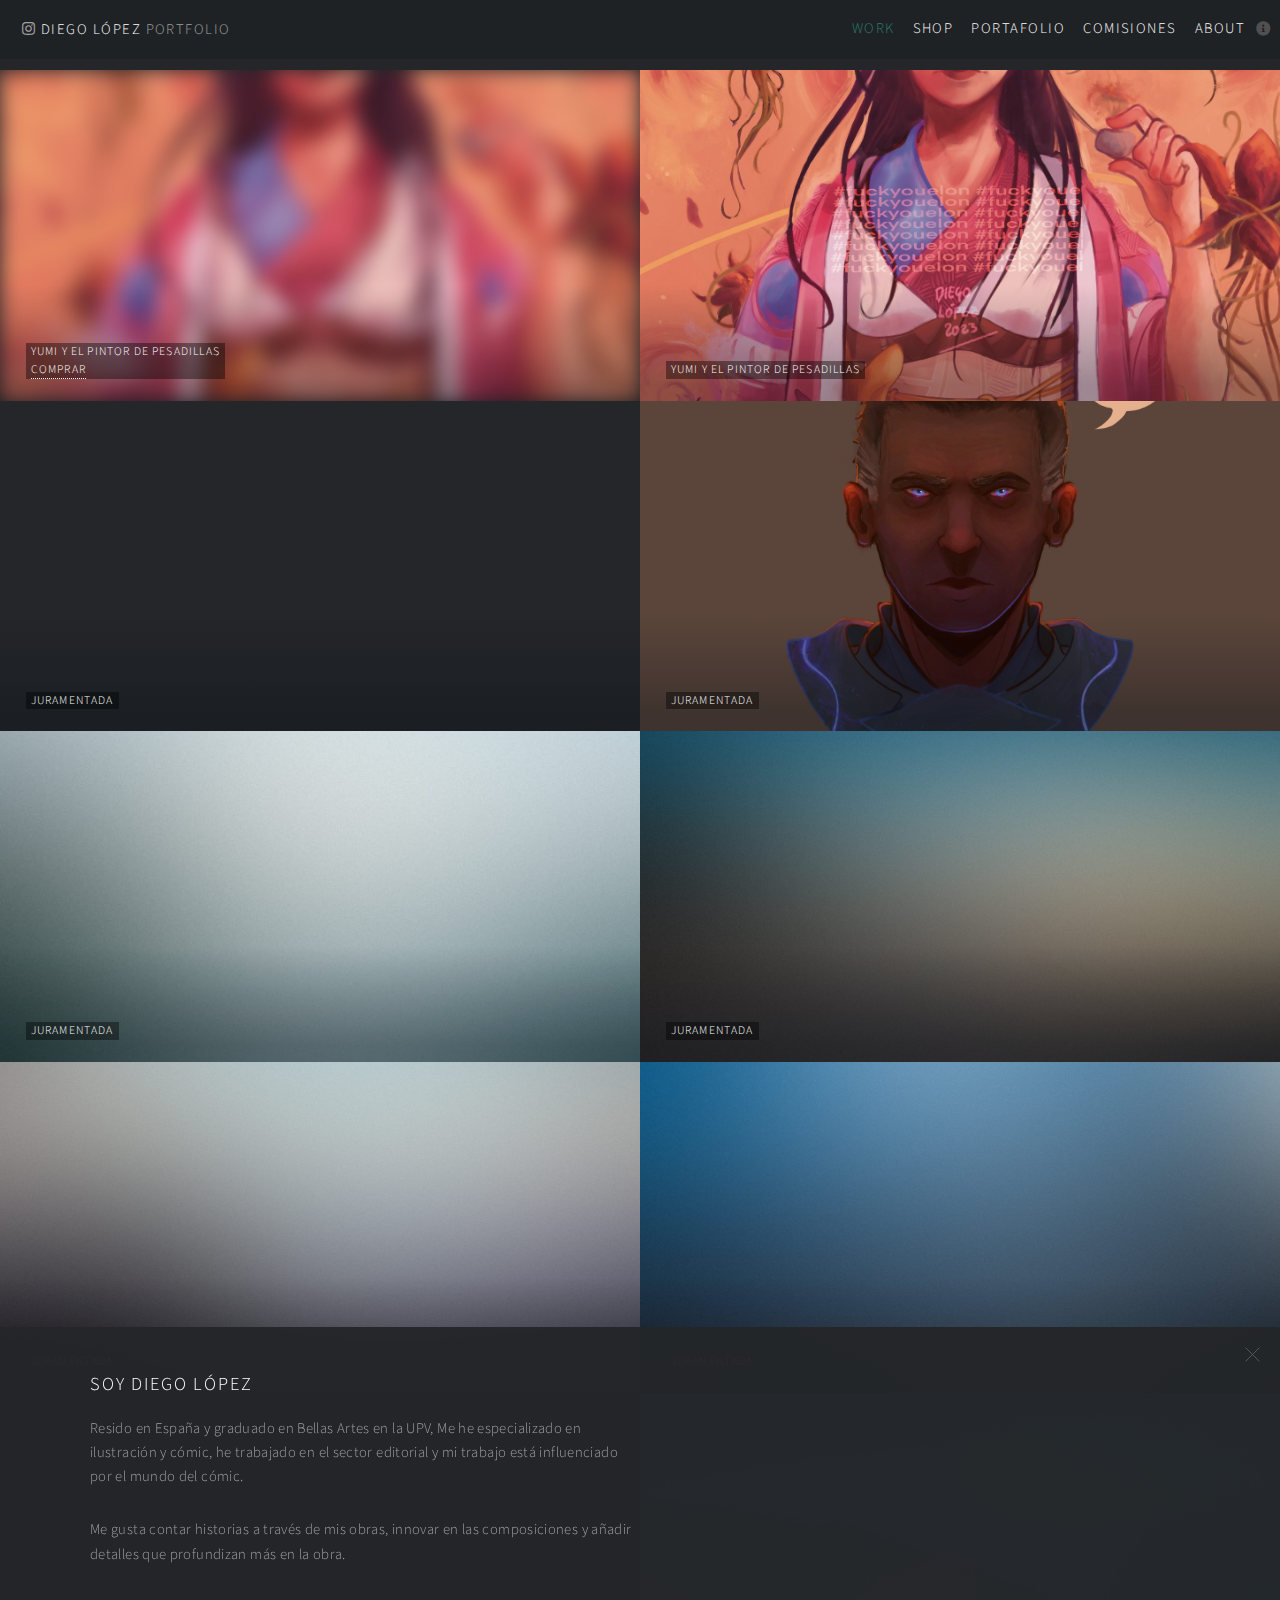
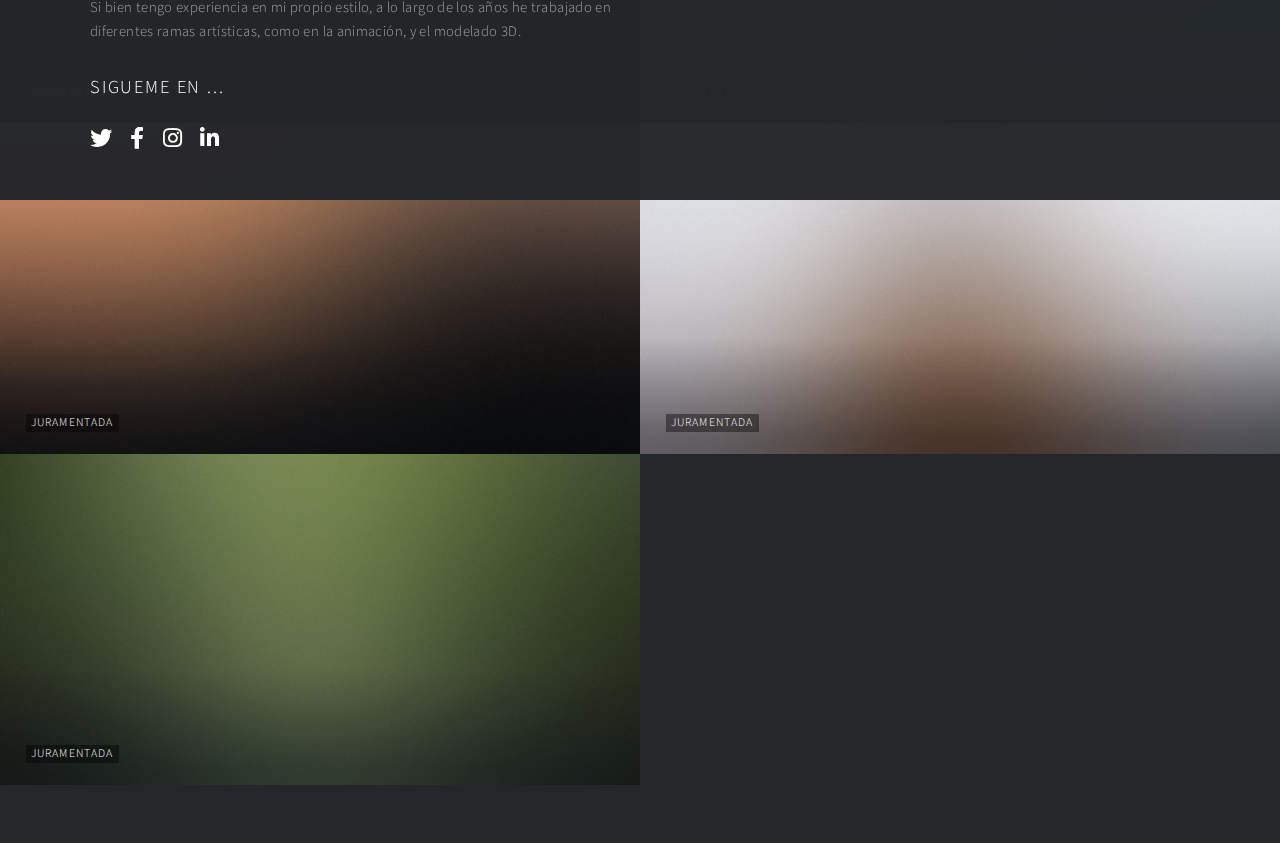
==== commit 551e64a0: "nav bare y pestaña comisiones" ====
--- a/index.html
+++ b/index.html
@@ -25,7 +25,10 @@
 							<strong>Diego L&oacute;pez</strong> portfolio</h1>
 						<nav>
 							<ul>
-								<li><a href="./portafolio.html">Portafolio</a></li>
+								<li><a href="#" class="actual-page">Work</a></li>
+								<li><a href="https://www.google.com.ar/?hl=es">Shop</a></li>
+								<li><a href="https://www.youtube.com">Portafolio</a></li>
+								<li><a href="./Commissions.html">Comisiones</a></li>
 								<li><a href="#footer" class="icon solid fa-info-circle">About</a></li>
 							</ul>
 						</nav>
--- a/assets/css/main.css
+++ b/assets/css/main.css
@@ -1463,7 +1463,7 @@
 /* Header */
 
 	body {
-		padding: 58px 0 4em 0;
+		padding: 0 0 4em 0;
 	}
 
 	#header {
@@ -1493,8 +1493,8 @@
 		body.is-preload #header {
 			-moz-transform: translateY(4em);
 			-webkit-transform: translateY(4em);
-			-ms-transform: translateY(4em);
-			transform: translateY(4em);
+			-ms-transform: translateY(-4em);
+			transform: translateY(-4em);
 		}
 
 		#header h1 {
@@ -1541,7 +1541,7 @@
 						color: #ffffff;
 						display: inline-block;
 						letter-spacing: 0.1em;
-						padding: 0 1.65em;
+						padding: 0 0.5em;
 						text-transform: uppercase;
 					}
 
@@ -1597,6 +1597,7 @@
 /* Main */
 
 	#main {
+		padding-top: 70px;
 		top: 800px;
 		-moz-transition: -moz-filter 0.5s ease, -webkit-filter 0.5s ease, -ms-filter 0.5s ease, -moz-filter 0.5s ease;
 		-webkit-transition: -moz-filter 0.5s ease, -webkit-filter 0.5s ease, -ms-filter 0.5s ease, -webkit-filter 0.5s ease;
@@ -1656,11 +1657,6 @@
 
 			#main .thumb > .blur {
 				filter:blur(10px);
-			}
-
-			#main .thumb > .portafolio2 {
-				width: 100%;
-				height: 100px;
 			}
 
 			#main .thumb > h2 {
@@ -1738,7 +1734,7 @@
 			width: 25%;
 		}
 
-		#main .portafolio {
+		#main .comissions {
 			height: calc(40vh - 2em);
 			min-height: 20em;
 			margin-left: 25%;
@@ -1841,8 +1837,8 @@
 				min-height: 20em;
 				width: 33.33333%;
 			}
-			#main .thumb {
-
+
+			#main .comissions {
 				width: 50%;
 			}
 
@@ -2088,4 +2084,9 @@
 
 		#footer .copyright a {
 			color: inherit;
-		}+		}
+
+.actual-page{
+	color:#287e6d !important
+}
+	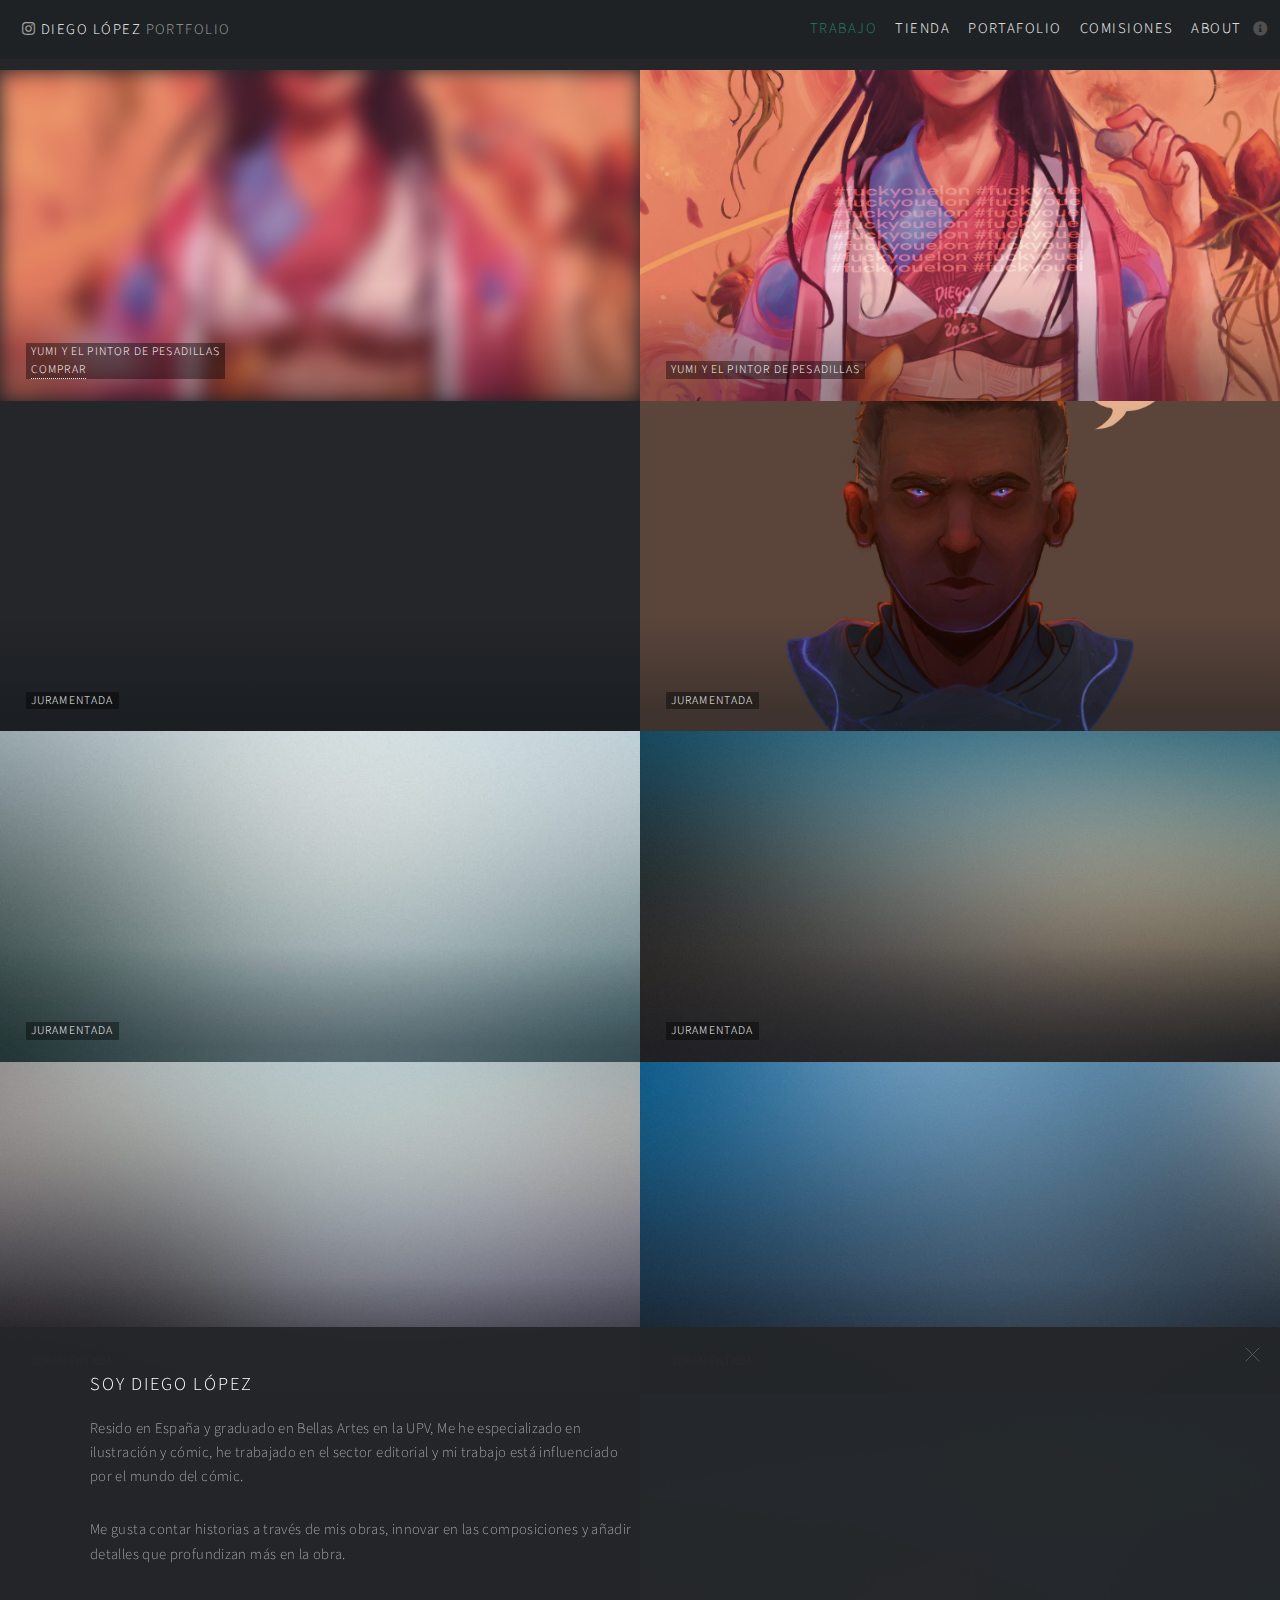
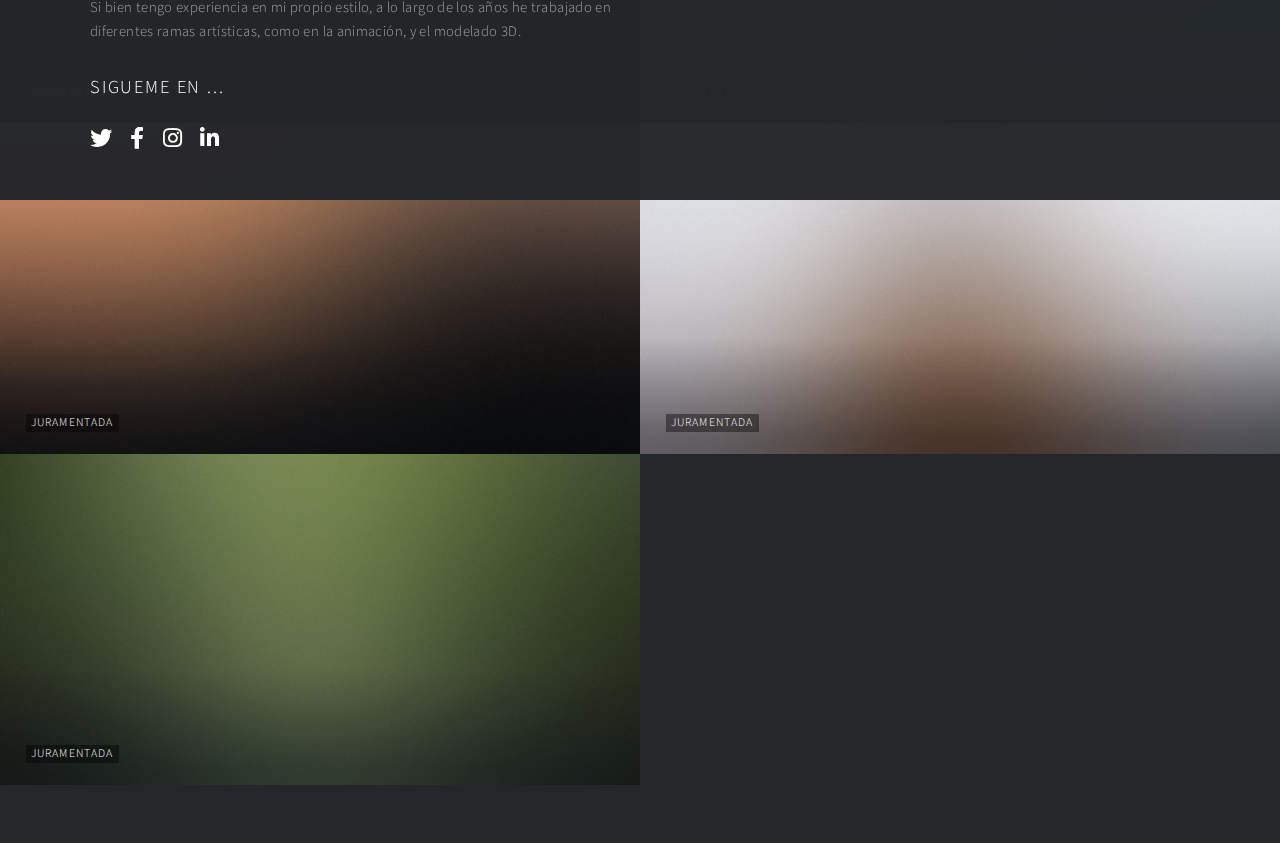
==== commit cb1869ea: "fix: navbar responsive y fix de paddin top" ====
--- a/index.html
+++ b/index.html
@@ -24,12 +24,17 @@
 
 							<strong>Diego L&oacute;pez</strong> portfolio</h1>
 						<nav>
-							<ul>
-								<li><a href="#" class="actual-page">Work</a></li>
-								<li><a href="https://www.google.com.ar/?hl=es">Shop</a></li>
+							<ul id="myTopnav" class="topnav">
+								<li><a href="#" class="actual-page">Trabajo</a></li>
+								<li><a href="https://www.google.com.ar/?hl=es">Tienda</a></li>
 								<li><a href="https://www.youtube.com">Portafolio</a></li>
 								<li><a href="./Commissions.html">Comisiones</a></li>
-								<li><a href="#footer" class="icon solid fa-info-circle">About</a></li>
+								<li><a href="#footer" class="solid icon fa-info-circle" onclick="openNavBarMovile()">About</a></li>
+								<li>
+									<a href="javascript:void(0);" class="iconMenu" onclick="openNavBarMovile()">
+										<i class="fa fa-bars"></i>
+									</a>
+								</li>
 							</ul>
 						</nav>
 					</header>
--- a/assets/css/main.css
+++ b/assets/css/main.css
@@ -2041,7 +2041,10 @@
 		}
 
 		@media screen and (max-width: 480px) {
-
+			#main {
+				padding-top: 0px;
+			}
+			
 			#main .thumb {
 				-moz-transition-delay: 1.175s;
 				-webkit-transition-delay: 1.175s;
@@ -2089,4 +2092,39 @@
 .actual-page{
 	color:#287e6d !important
 }
-	+
+#myTopnav .iconMenu {
+	display: none;
+  }
+
+@media screen and (max-width: 600px) {
+	#myTopnav li:not(:last-child){
+		display: none !important;
+	}
+
+	#myTopnav li a.iconMenu {
+	  float: right;
+	  display: block;
+	}
+
+	#myTopnav.responsive {position: relative !important;}
+	#myTopnav.responsive  li a.iconMenu {
+		position: absolute;
+		right: 0;
+		top: 0;
+	  }
+	#myTopnav.responsive li{
+		float: none !important;
+		display: block !important;
+		text-align: left !important;
+	}
+
+	.responsive{
+		background-color: #1f2224;
+	}
+
+	#main .comissions{
+		margin-left: 0px;
+		width: 100%;
+	}
+}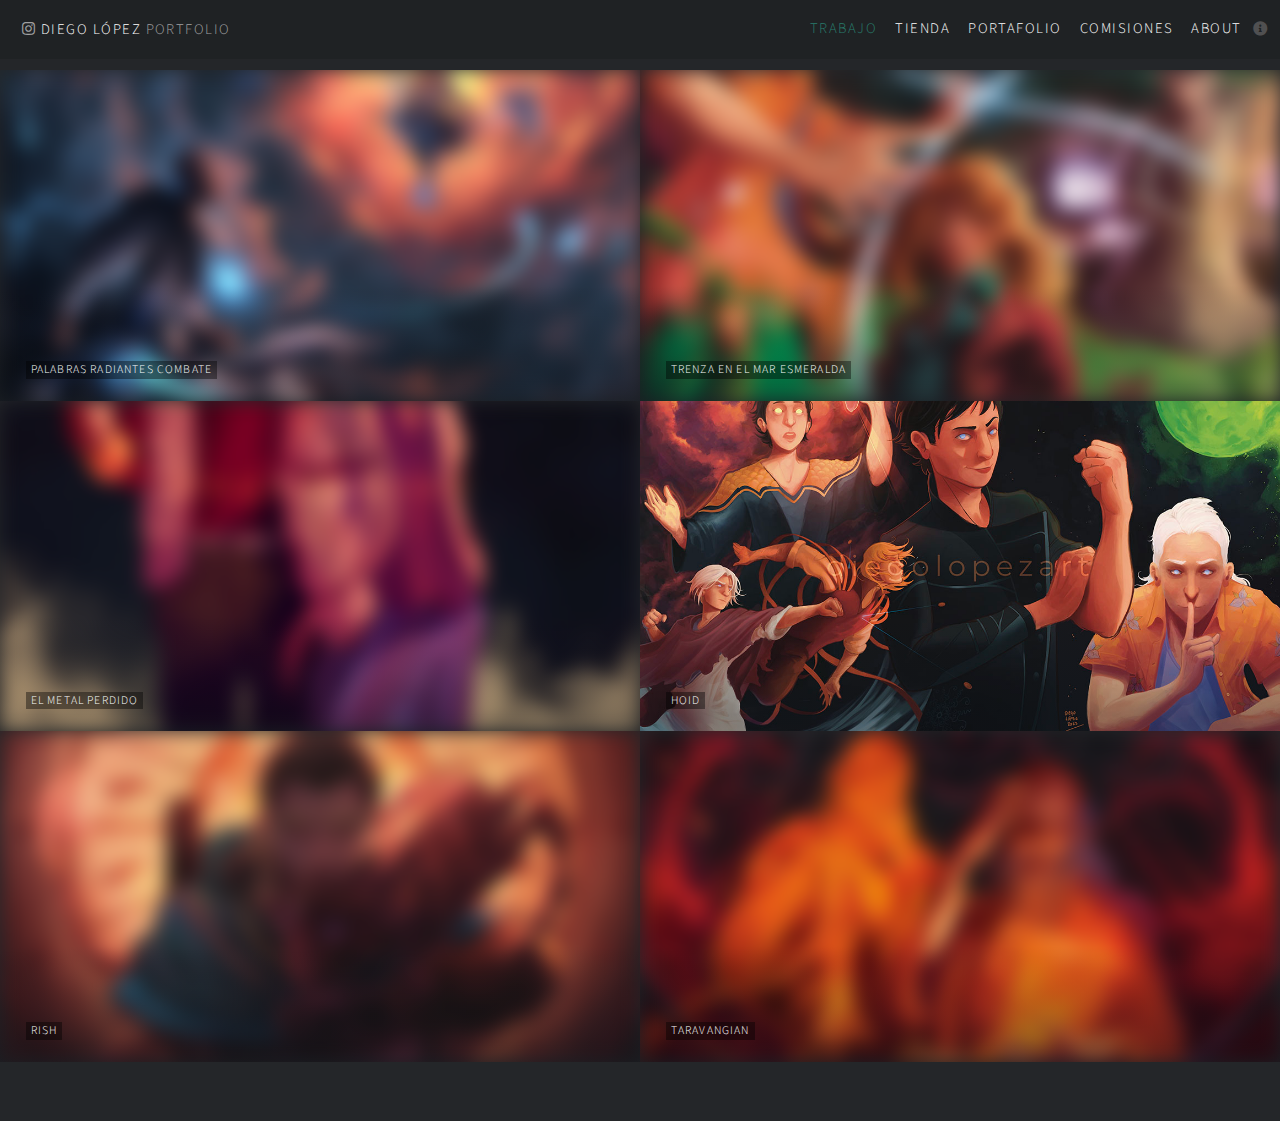
==== commit a1f4af55: "Actualizacion parcial de titulos" ====
--- a/index.html
+++ b/index.html
@@ -26,8 +26,8 @@
 						<nav>
 							<ul id="myTopnav" class="topnav">
 								<li><a href="#" class="actual-page">Trabajo</a></li>
-								<li><a href="https://www.google.com.ar/?hl=es">Tienda</a></li>
-								<li><a href="https://www.youtube.com">Portafolio</a></li>
+								<li><a href="#">Tienda</a></li>
+								<li><a href="#">Portafolio</a></li>
 								<li><a href="./Commissions.html">Comisiones</a></li>
 								<li><a href="#footer" class="solid icon fa-info-circle" onclick="openNavBarMovile()">About</a></li>
 								<li>
@@ -43,76 +43,41 @@
 					<div id="main">
 
 						<article class="thumb">
-							<a href="images/fulls/03.jpg" class="image blur"><img src="images/fulls/03.jpg" alt="" /></a>
-							<h2 class="info-image">Yumi y el Pintor de Pesadillas
-								<br/>
+							<a href="images/Trabajos/IMG_Storm.JPG" class="image blur"><img src="images/Trabajos/thumb/Tumb_Storm.jpg" alt="" /></a>
+							<h2 class="info-image">Palabras Radiantes Combate
+								<!--<br/>
 								<i class="icon fa-cart-shopping"></i>
-								<a href="https://www.instagram.com/diegolopez_artist" target="_blank">Comprar</a>
+								<a href="https://www.instagram.com/diegolopez_artist" target="_blank">Comprar</a>-->
 							</h2>
-							<p class="info-image">Esto es una prueba conceptual de lo que se puede hacer pintando con acuarelas</p>
+							<p class="info-image">Los cielos son míos</p>
 						</article>
 
 						<article class="thumb">
-							<a href="images/fulls/03.jpg" class="image"><img src="images/fulls/03.jpg" alt="" /></a>
-							<h2 class="info-image">Yumi y el Pintor de Pesadillas</h2>
-							<p class="info-image">Dibujo de Boseto</p>
+							<a href="images/Trabajos/Trenza_SPOILERS.JPG" class="image blur"><img src="images/Trabajos/thumb/thumb_trenza.jpg" alt="" /></a>
+							<h2 class="info-image">Trenza en el Mar Esmeralda</h2>
+							<p class="info-image">Fanart dedicado al final del libro</p>
 						</article>
 						<article class="thumb">
-							<a href="images/fulls/01.jpg" class="image blur"><img src="images/fulls/01.jpg" alt=""/></a>
-							<h2 class="info-image">Juramentada</h2>
-							<p class="info-image">Enfrentamiento entre Kaladin y Steth</p>
+							<a href="images/Trabajos/IMG_Scadrial.JPG" class="image blur"><img src="images/Trabajos/thumb/Thumb_Scadrial.jpg"></a>
+							<h2 class="info-image">El Metal perdido</h2>
+							<p class="info-image">Fanart el duo explosivo de Sazed con el poder de un dios y Kelsier demostrando cómo vive, un par increible</p>
 						</article>
 
 						<article class="thumb">
-							<a href="images/fulls/02.jpg" class="image"><img src="images/fulls/02.jpg" alt="" /></a>
-							<h2 class="info-image">Juramentada</h2>
-							<p class="info-image">Imagen de perfil de Dalinar</p>
+							<a href="images/Trabajos/IMG_Hoid.JPG" class="image"><img src="images/Trabajos/thumb/IMG_Hoid.jpg" alt="" /></a>
+							<h2 class="info-image">Hoid</h2>
+							<p class="info-image">Hoid de multiples mundos; Scadrial, Roshar, Trenza y la fragmentacion</p>
 						</article>
 						
 						<article class="thumb">
-							<a href="images/fulls/04.jpg" class="image"><img src="images/fulls/04.jpg" alt="" /></a>
-							<h2 class="info-image">Juramentada</h2>
-							<p class="info-image">Enfrentamiento entre Kaladin y Steth</p>
+							<a href="images/Trabajos/IMG_Dawn.JPG" class="image blur"><img src="images/Trabajos/thumb/IMG_Dawn.jpg" alt="" /></a>
+							<h2 class="info-image">Rish</h2>
+							<p class="info-image">Rish y su Larkin</p>
 						</article>
 						<article class="thumb">
-							<a href="images/fulls/05.jpg" class="image"><img src="images/fulls/05.jpg" alt="" /></a>
-							<h2 class="info-image">Juramentada</h2>
-							<p class="info-image">Enfrentamiento entre Kaladin y Steth</p>
-						</article>
-						<article class="thumb">
-							<a href="images/fulls/06.jpg" class="image"><img src="images/fulls/06.jpg" alt="" /></a>
-							<h2 class="info-image">Juramentada</h2>
-							<p class="info-image">Enfrentamiento entre Kaladin y Steth</p>
-						</article>
-						<article class="thumb">
-							<a href="images/fulls/07.jpg" class="image"><img src="images/fulls/07.jpg" alt="" /></a>
-							<h2 class="info-image">Juramentada</h2>
-							<p class="info-image">Enfrentamiento entre Kaladin y Steth</p>
-						</article>
-						<article class="thumb">
-							<a href="images/fulls/08.jpg" class="image"><img src="images/fulls/08.jpg" alt="" /></a>
-							<h2 class="info-image">Juramentada</h2>
-							<p class="info-image">Enfrentamiento entre Kaladin y Steth</p>
-						</article>
-						<article class="thumb">
-							<a href="images/fulls/09.jpg" class="image"><img src="images/fulls/09.jpg" alt="" /></a>
-							<h2 class="info-image">Juramentada</h2>
-							<p class="info-image">Enfrentamiento entre Kaladin y Steth</p>
-						</article>
-						<article class="thumb">
-							<a href="images/fulls/10.jpg" class="image"><img src="images/fulls/10.jpg" alt="" /></a>
-							<h2 class="info-image">Juramentada</h2>
-							<p class="info-image">Enfrentamiento entre Kaladin y Steth</p>
-						</article>
-						<article class="thumb">
-							<a href="images/fulls/11.jpg" class="image"><img src="images/fulls/11.jpg" alt="" /></a>
-							<h2 class="info-image">Juramentada</h2>
-							<p class="info-image">Enfrentamiento entre Kaladin y Steth</p>
-						</article>
-						<article class="thumb">
-							<a href="images/fulls/12.jpg" class="image"><img src="images/fulls/12.jpg" alt="" /></a>
-							<h2 class="info-image">Juramentada</h2>
-							<p class="info-image">Enfrentamiento entre Kaladin y Steth</p>
+							<a href="images/Trabajos/IMG_Diagrama.JPG" class="image blur"><img src="images/Trabajos/thumb/IMG_Diagrama.jpg" alt="" /></a>
+							<h2 class="info-image">Taravangian</h2>
+							<p class="info-image">Taravangian, Odium y el diagrama</p>
 						</article>
 					</div>
 
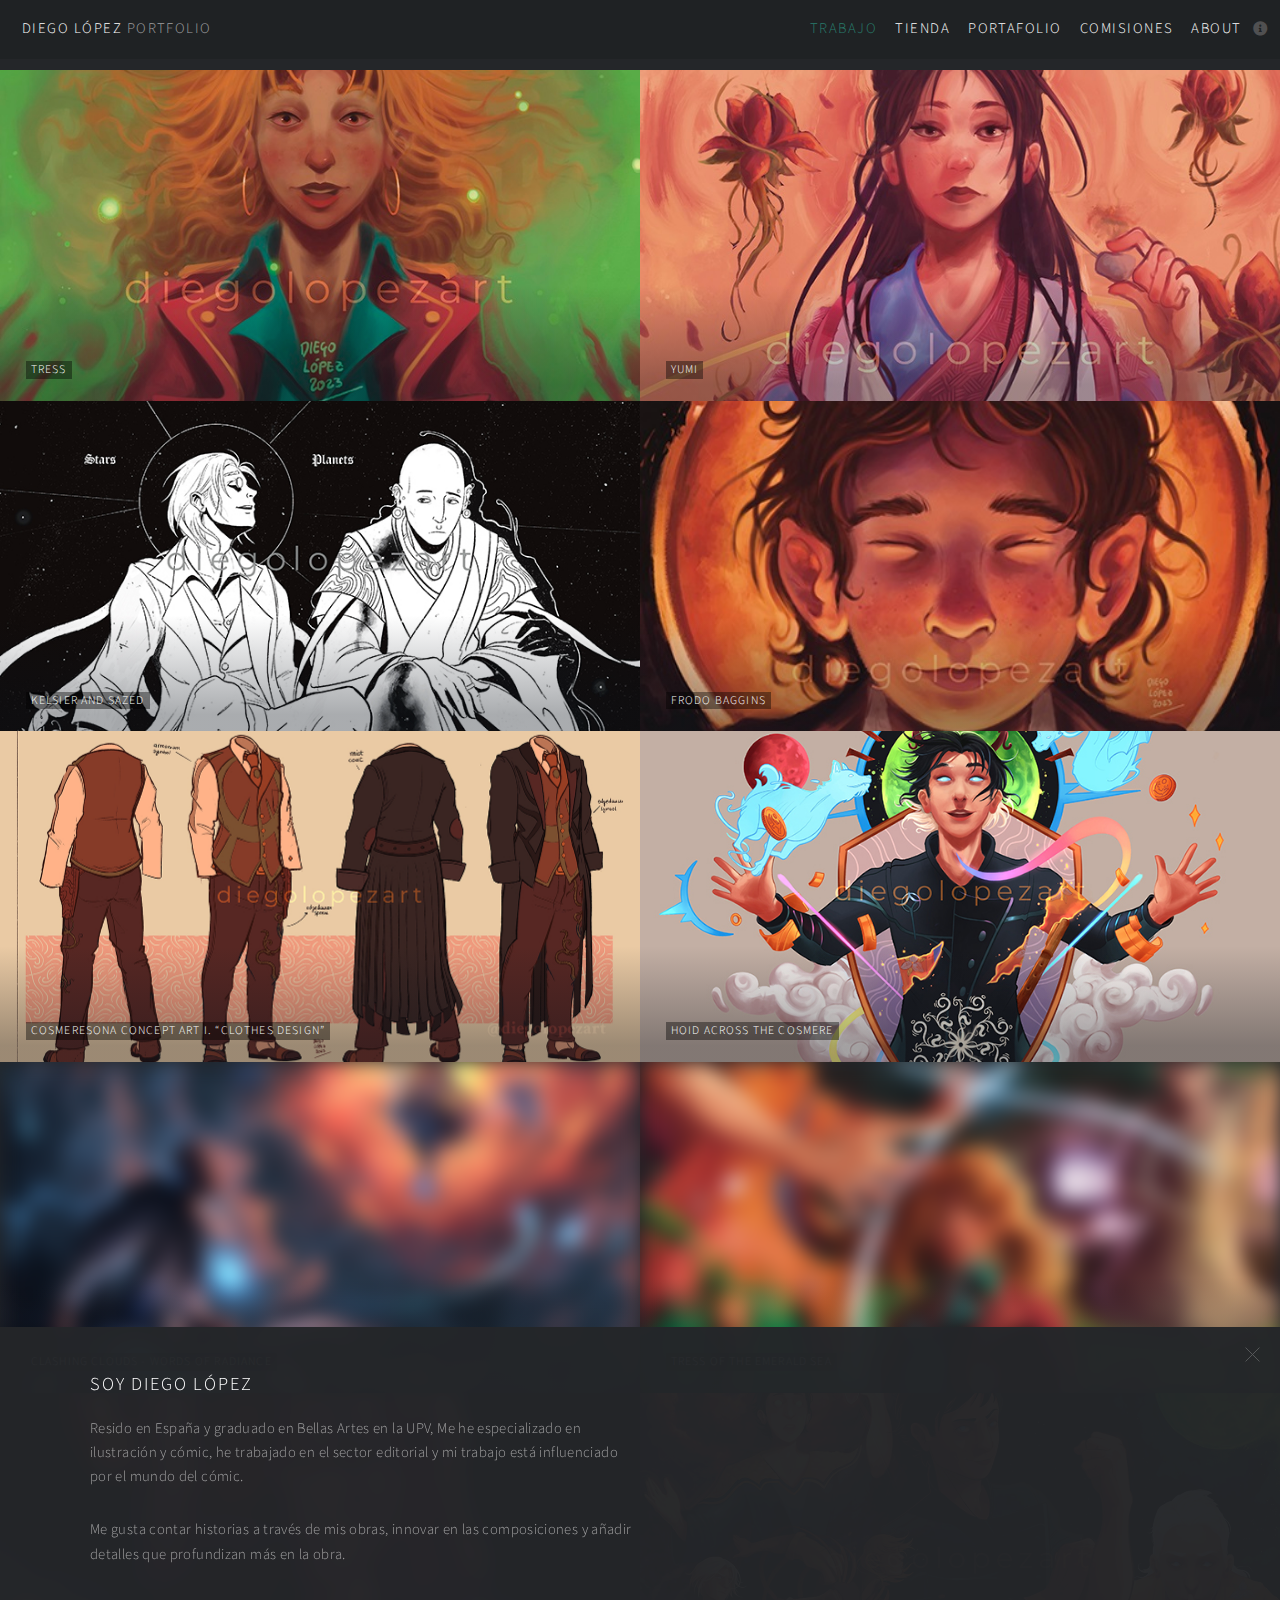
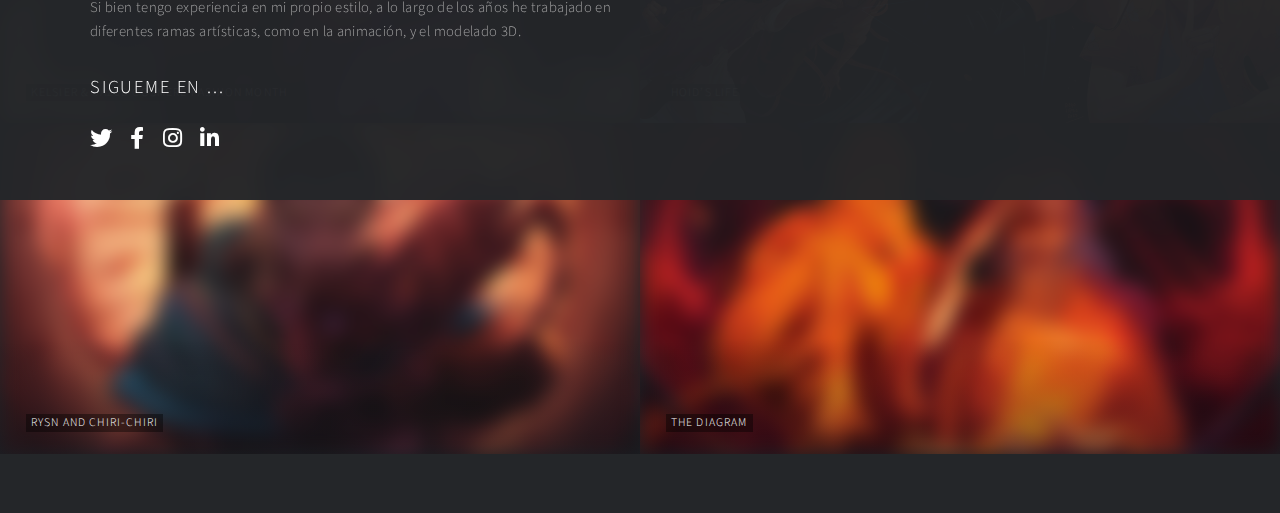
==== commit c67f274e: "nuevas imagenes y nombres" ====
--- a/index.html
+++ b/index.html
@@ -20,14 +20,13 @@
 				<!-- Header -->
 					<header id="header">
 						<h1>
-							<a href="https://www.instagram.com/diegolopez_artist" target="_blank" class="icon brands fa-instagram"><span class="label">Instagram</span></a>
-
-							<strong>Diego L&oacute;pez</strong> portfolio</h1>
+							<strong>Diego L&oacute;pez</strong> portfolio
+						</h1>
 						<nav>
 							<ul id="myTopnav" class="topnav">
 								<li><a href="#" class="actual-page">Trabajo</a></li>
-								<li><a href="#">Tienda</a></li>
-								<li><a href="#">Portafolio</a></li>
+								<li><a href="https://www.inprnt.com/gallery/diegolopezart/ " target=”_blank”>Tienda</a></li>
+								<li><a href="https://www.behance.net/diegolopezart" target=”_blank”>Portafolio</a></li>
 								<li><a href="./Commissions.html">Comisiones</a></li>
 								<li><a href="#footer" class="solid icon fa-info-circle" onclick="openNavBarMovile()">About</a></li>
 								<li>
@@ -43,41 +42,73 @@
 					<div id="main">
 
 						<article class="thumb">
+							<a href="images/Trabajos/IMG_TRESS.JPG" class="image"><img src="images/Trabajos/thumb/THUMIMG_TRESS.jpg" alt="" /></a>
+							<h2 class="info-image">Tress</h2>
+							<p class="info-image"> ‘Smile For The Camera II’</p>
+						</article>
+						<article class="thumb">
+							<a href="images/Trabajos/IMG_YUMI.JPG" class="image"><img src="images/Trabajos/thumb/THUMBIMG_YUMI.jpg"></a>
+							<h2 class="info-image">Yumi</h2>
+							<p class="info-image"> ‘Smile For The Camera I’</p>
+						</article>
+
+						<article class="thumb">
+							<a href="images/Trabajos/IMG_KELSIER.JPG" class="image"><img src="images/Trabajos/thumb/THUMBIMG_KELSIER.jpg" alt="" /></a>
+							<h2 class="info-image">Kelsier and Sazed</h2>
+							<p class="info-image">Sitting Together</p>
+						</article>
+						
+						<article class="thumb">
+							<a href="images/Trabajos/IMG_FRODO.JPG" class="image"><img src="images/Trabajos/thumb/THUMBIMG_FRODO.jpg" alt="" /></a>
+							<h2 class="info-image">Frodo Baggins</h2>
+							<p class="info-image">The One Ring</p>
+						</article>
+						<article class="thumb">
+							<a href="images/Trabajos/IMG_CLOTHES.JPG" class="image"><img src="images/Trabajos/thumb/THUMBIMG_CLOTHES.jpg" alt="" /></a>
+							<h2 class="info-image">Cosmeresona Concept Art I. “Clothes Design”</h2>
+							<p class="info-image">What if I lived in the Cosmere</p>
+						</article>
+						<article class="thumb">
+							<a href="images/Trabajos/IMG_hoid_SPIRITS.JPG" class="image"><img src="images/Trabajos/thumb/THUMIMG_hoid_SPIRITS.jpg" alt="" /></a>
+							<h2 class="info-image">Hoid across the Cosmere </h2>
+							<p class="info-image">Just Hoid</p>
+						</article>
+						<article class="thumb">
 							<a href="images/Trabajos/IMG_Storm.JPG" class="image blur"><img src="images/Trabajos/thumb/Tumb_Storm.jpg" alt="" /></a>
-							<h2 class="info-image">Palabras Radiantes Combate
+							<h2 class="info-image"> Clashing Clouds - Words of Radiance 
 								<!--<br/>
 								<i class="icon fa-cart-shopping"></i>
 								<a href="https://www.instagram.com/diegolopez_artist" target="_blank">Comprar</a>-->
 							</h2>
-							<p class="info-image">Los cielos son míos</p>
+							<p class="info-image">The sky and the winds are mine</p>
 						</article>
 
 						<article class="thumb">
 							<a href="images/Trabajos/Trenza_SPOILERS.JPG" class="image blur"><img src="images/Trabajos/thumb/thumb_trenza.jpg" alt="" /></a>
-							<h2 class="info-image">Trenza en el Mar Esmeralda</h2>
-							<p class="info-image">Fanart dedicado al final del libro</p>
+							<h2 class="info-image">Tress of the Emerald Sea </h2>
+							<p class="info-image">Movie Poster Style Illustration</p>
 						</article>
 						<article class="thumb">
 							<a href="images/Trabajos/IMG_Scadrial.JPG" class="image blur"><img src="images/Trabajos/thumb/Thumb_Scadrial.jpg"></a>
-							<h2 class="info-image">El Metal perdido</h2>
-							<p class="info-image">Fanart el duo explosivo de Sazed con el poder de un dios y Kelsier demostrando cómo vive, un par increible</p>
+							<h2 class="info-image">Kelsier & Sazed Cosmere Fashion Month</h2>
+							<p class="info-image">The Big Lebowski x Cosmere</p>
 						</article>
 
 						<article class="thumb">
 							<a href="images/Trabajos/IMG_Hoid.JPG" class="image"><img src="images/Trabajos/thumb/IMG_Hoid.jpg" alt="" /></a>
-							<h2 class="info-image">Hoid</h2>
-							<p class="info-image">Hoid de multiples mundos; Scadrial, Roshar, Trenza y la fragmentacion</p>
+							<h2 class="info-image">Hoid’s life </h2>
+							<p class="info-image">Harder</p>
 						</article>
 						
 						<article class="thumb">
 							<a href="images/Trabajos/IMG_Dawn.JPG" class="image blur"><img src="images/Trabajos/thumb/IMG_Dawn.jpg" alt="" /></a>
-							<h2 class="info-image">Rish</h2>
-							<p class="info-image">Rish y su Larkin</p>
+							<h2 class="info-image">Rysn and Chiri-Chiri</h2>
+							<p class="info-image">Stormlight : Dawnshard </p>
 						</article>
 						<article class="thumb">
 							<a href="images/Trabajos/IMG_Diagrama.JPG" class="image blur"><img src="images/Trabajos/thumb/IMG_Diagrama.jpg" alt="" /></a>
-							<h2 class="info-image">Taravangian</h2>
-							<p class="info-image">Taravangian, Odium y el diagrama</p>
+							<h2 class="info-image">The Diagram </h2>
+							<p class="info-image">Emotion </p>
 						</article>
 					</div>
 
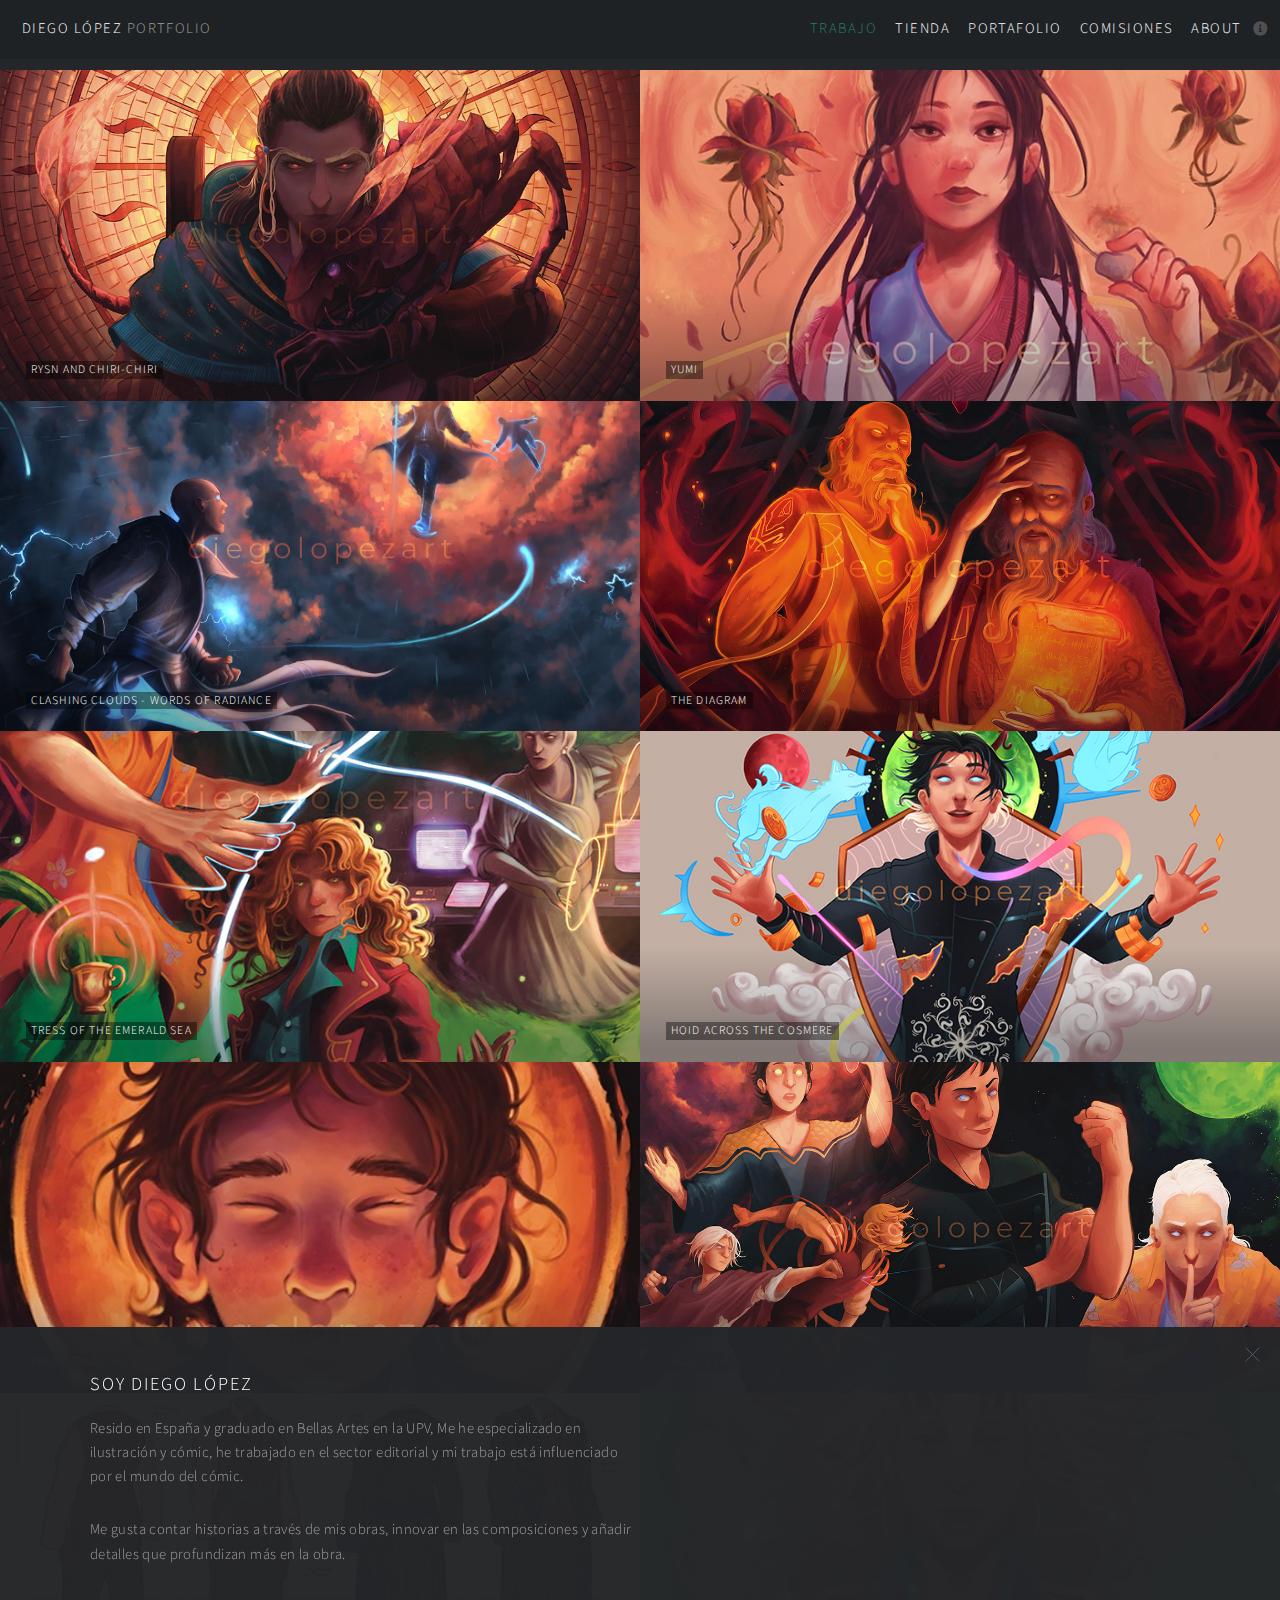
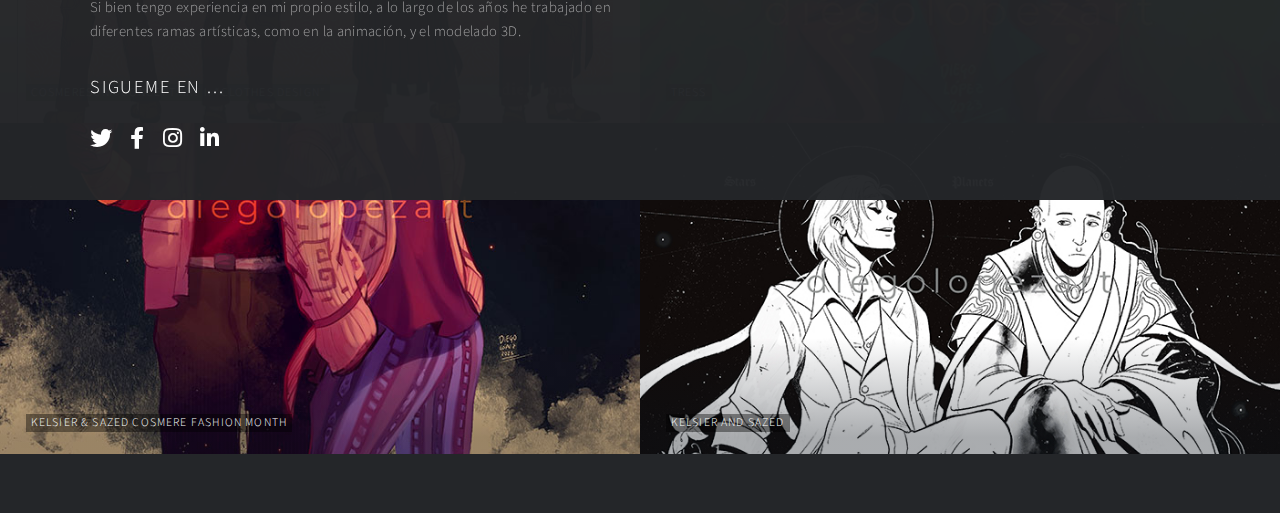
==== commit fb83fd50: "nuevo formato imagenes" ====
--- a/index.html
+++ b/index.html
@@ -40,28 +40,50 @@
 
 				<!-- Main -->
 					<div id="main">
-
 						<article class="thumb">
-							<a href="images/Trabajos/IMG_TRESS.JPG" class="image"><img src="images/Trabajos/thumb/THUMIMG_TRESS.jpg" alt="" /></a>
-							<h2 class="info-image">Tress</h2>
-							<p class="info-image"> ‘Smile For The Camera II’</p>
+							<a href="images/Trabajos/IMG_Dawn.JPG" class="image"><img src="images/Trabajos/thumb/IMG_Dawn.jpg" alt="" /></a>
+							<h2 class="info-image">Rysn and Chiri-Chiri</h2>
+							<p class="info-image">Stormlight : Dawnshard </p>
 						</article>
 						<article class="thumb">
 							<a href="images/Trabajos/IMG_YUMI.JPG" class="image"><img src="images/Trabajos/thumb/THUMBIMG_YUMI.jpg"></a>
 							<h2 class="info-image">Yumi</h2>
 							<p class="info-image"> ‘Smile For The Camera I’</p>
 						</article>
-
 						<article class="thumb">
-							<a href="images/Trabajos/IMG_KELSIER.JPG" class="image"><img src="images/Trabajos/thumb/THUMBIMG_KELSIER.jpg" alt="" /></a>
-							<h2 class="info-image">Kelsier and Sazed</h2>
-							<p class="info-image">Sitting Together</p>
+							<a href="images/Trabajos/IMG_Storm.JPG" class="image"><img src="images/Trabajos/thumb/Tumb_Storm.jpg" alt="" /></a>
+							<h2 class="info-image"> Clashing Clouds - Words of Radiance 
+								<!--<br/>
+								<i class="icon fa-cart-shopping"></i>
+								<a href="https://www.instagram.com/diegolopez_artist" target="_blank">Comprar</a>-->
+							</h2>
+							<p class="info-image">The sky and the winds are mine</p>
 						</article>
-						
+						<article class="thumb">
+							<a href="images/Trabajos/IMG_Diagrama.JPG" class="image"><img src="images/Trabajos/thumb/IMG_Diagrama.jpg" alt="" /></a>
+							<h2 class="info-image">The Diagram </h2>
+							<p class="info-image">Emotion </p>
+						</article>
+						<article class="thumb">
+							<a href="images/Trabajos/Trenza_SPOILERS.JPG" class="image"><img src="images/Trabajos/thumb/thumb_trenza.jpg" alt="" /></a>
+							<h2 class="info-image">Tress of the Emerald Sea </h2>
+							<p class="info-image">Movie Poster Style Illustration</p>
+						</article>
+						<article class="thumb">
+							<a href="images/Trabajos/IMG_hoid_SPIRITS.JPG" class="image"><img src="images/Trabajos/thumb/THUMIMG_hoid_SPIRITS.jpg" alt="" /></a>
+							<h2 class="info-image">Hoid across the Cosmere </h2>
+							<p class="info-image">Just Hoid</p>
+						</article>
 						<article class="thumb">
 							<a href="images/Trabajos/IMG_FRODO.JPG" class="image"><img src="images/Trabajos/thumb/THUMBIMG_FRODO.jpg" alt="" /></a>
 							<h2 class="info-image">Frodo Baggins</h2>
 							<p class="info-image">The One Ring</p>
+						</article>
+						
+						<article class="thumb">
+							<a href="images/Trabajos/IMG_Hoid.JPG" class="image"><img src="images/Trabajos/thumb/IMG_Hoid.jpg" alt="" /></a>
+							<h2 class="info-image">Hoid’s life </h2>
+							<p class="info-image">Harder</p>
 						</article>
 						<article class="thumb">
 							<a href="images/Trabajos/IMG_CLOTHES.JPG" class="image"><img src="images/Trabajos/thumb/THUMBIMG_CLOTHES.jpg" alt="" /></a>
@@ -69,46 +91,19 @@
 							<p class="info-image">What if I lived in the Cosmere</p>
 						</article>
 						<article class="thumb">
-							<a href="images/Trabajos/IMG_hoid_SPIRITS.JPG" class="image"><img src="images/Trabajos/thumb/THUMIMG_hoid_SPIRITS.jpg" alt="" /></a>
-							<h2 class="info-image">Hoid across the Cosmere </h2>
-							<p class="info-image">Just Hoid</p>
+							<a href="images/Trabajos/IMG_TRESS.JPG" class="image"><img src="images/Trabajos/thumb/THUMIMG_TRESS.jpg" alt="" /></a>
+							<h2 class="info-image">Tress</h2>
+							<p class="info-image"> ‘Smile For The Camera II’</p>
 						</article>
 						<article class="thumb">
-							<a href="images/Trabajos/IMG_Storm.JPG" class="image blur"><img src="images/Trabajos/thumb/Tumb_Storm.jpg" alt="" /></a>
-							<h2 class="info-image"> Clashing Clouds - Words of Radiance 
-								<!--<br/>
-								<i class="icon fa-cart-shopping"></i>
-								<a href="https://www.instagram.com/diegolopez_artist" target="_blank">Comprar</a>-->
-							</h2>
-							<p class="info-image">The sky and the winds are mine</p>
-						</article>
-
-						<article class="thumb">
-							<a href="images/Trabajos/Trenza_SPOILERS.JPG" class="image blur"><img src="images/Trabajos/thumb/thumb_trenza.jpg" alt="" /></a>
-							<h2 class="info-image">Tress of the Emerald Sea </h2>
-							<p class="info-image">Movie Poster Style Illustration</p>
-						</article>
-						<article class="thumb">
-							<a href="images/Trabajos/IMG_Scadrial.JPG" class="image blur"><img src="images/Trabajos/thumb/Thumb_Scadrial.jpg"></a>
+							<a href="images/Trabajos/IMG_Scadrial.JPG" class="image"><img src="images/Trabajos/thumb/Thumb_Scadrial.jpg"></a>
 							<h2 class="info-image">Kelsier & Sazed Cosmere Fashion Month</h2>
 							<p class="info-image">The Big Lebowski x Cosmere</p>
 						</article>
-
 						<article class="thumb">
-							<a href="images/Trabajos/IMG_Hoid.JPG" class="image"><img src="images/Trabajos/thumb/IMG_Hoid.jpg" alt="" /></a>
-							<h2 class="info-image">Hoid’s life </h2>
-							<p class="info-image">Harder</p>
-						</article>
-						
-						<article class="thumb">
-							<a href="images/Trabajos/IMG_Dawn.JPG" class="image blur"><img src="images/Trabajos/thumb/IMG_Dawn.jpg" alt="" /></a>
-							<h2 class="info-image">Rysn and Chiri-Chiri</h2>
-							<p class="info-image">Stormlight : Dawnshard </p>
-						</article>
-						<article class="thumb">
-							<a href="images/Trabajos/IMG_Diagrama.JPG" class="image blur"><img src="images/Trabajos/thumb/IMG_Diagrama.jpg" alt="" /></a>
-							<h2 class="info-image">The Diagram </h2>
-							<p class="info-image">Emotion </p>
+							<a href="images/Trabajos/IMG_KELSIER.JPG" class="image"><img src="images/Trabajos/thumb/THUMBIMG_KELSIER.jpg" alt="" /></a>
+							<h2 class="info-image">Kelsier and Sazed</h2>
+							<p class="info-image">Sitting Together</p>
 						</article>
 					</div>
 
